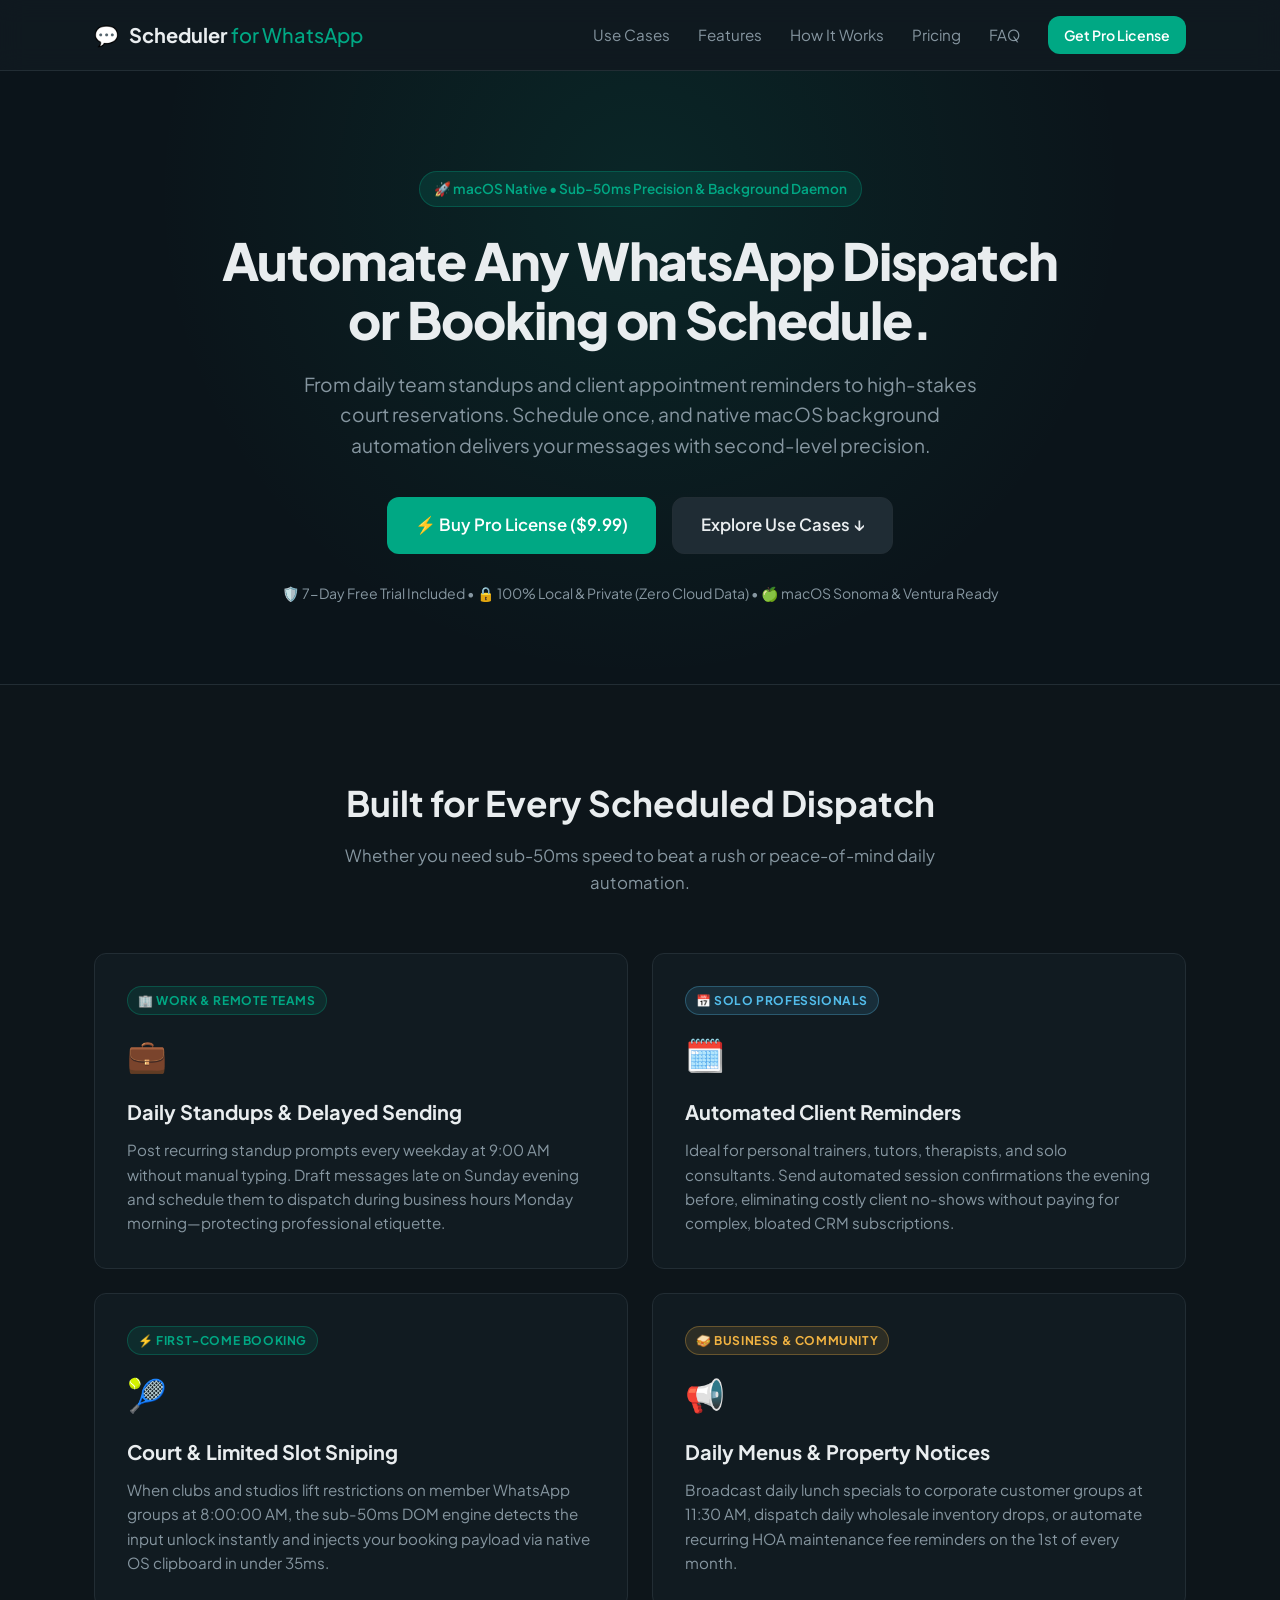
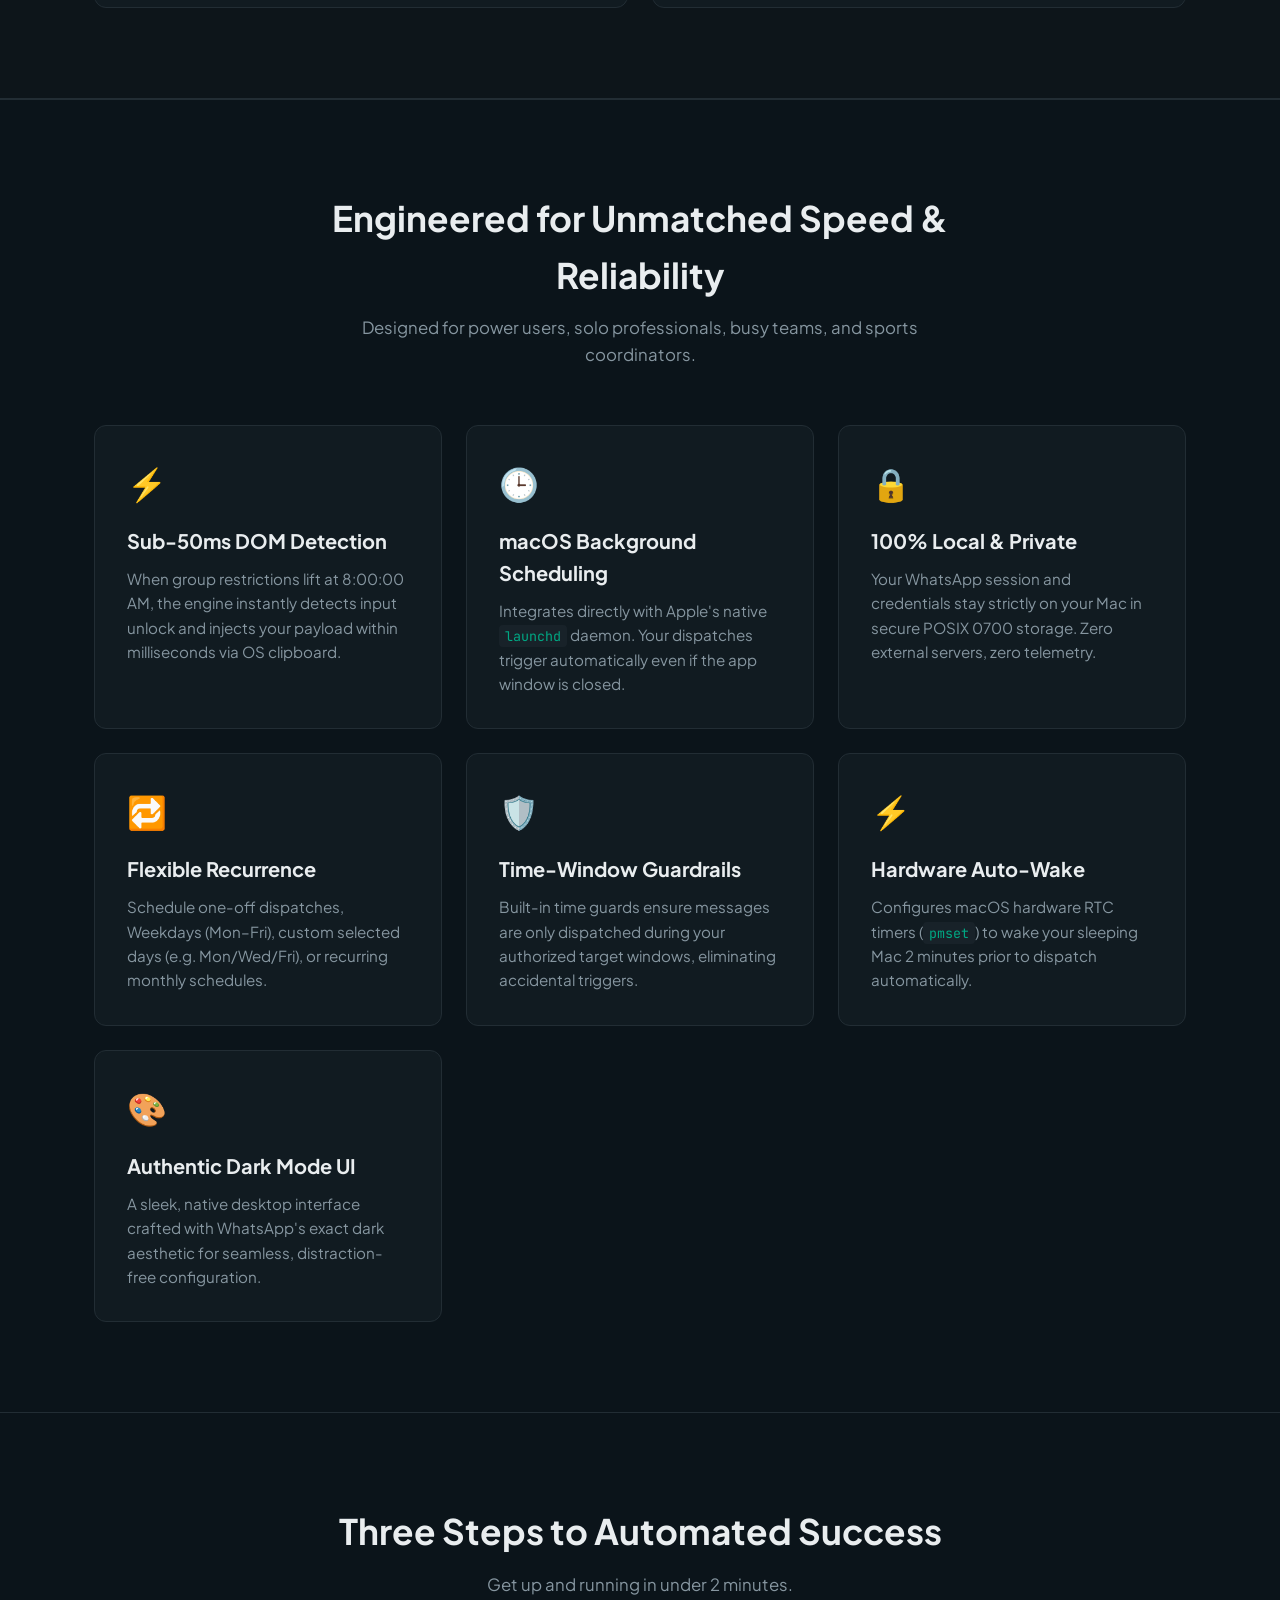
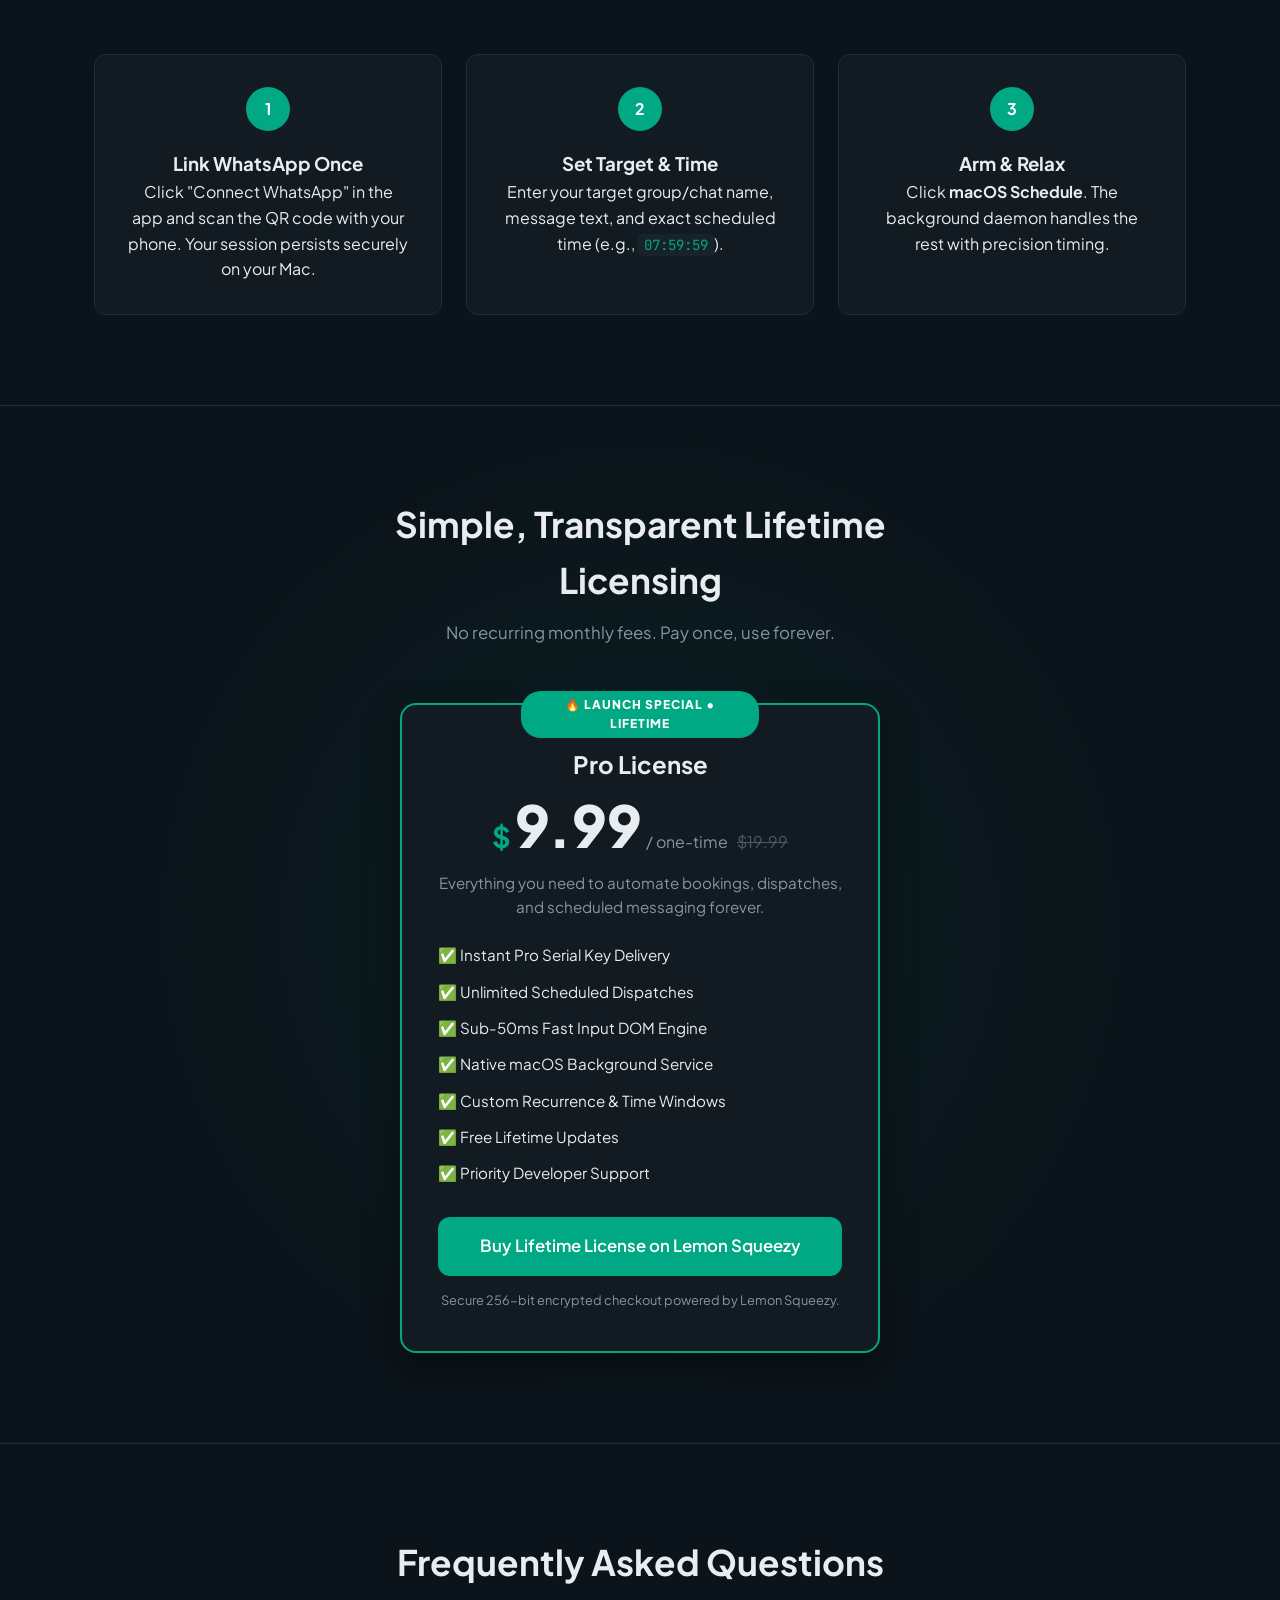
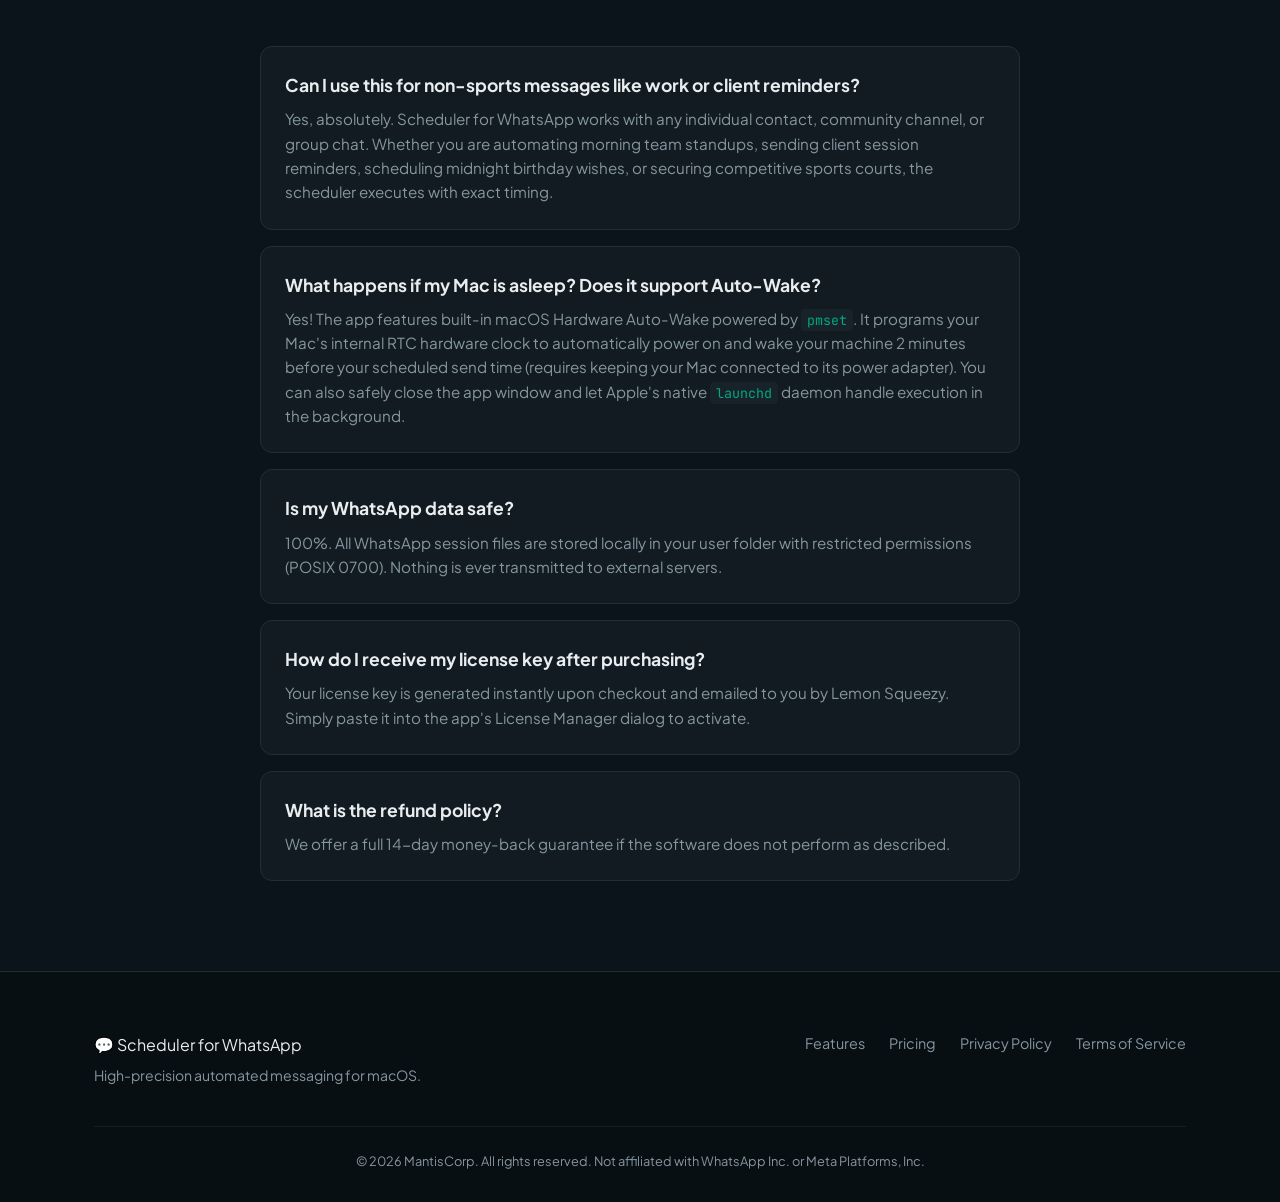
==== docs/index.html @ 09198a92 "Add Hardware Auto-Wake feature card and FAQ to landing page" ====
<!DOCTYPE html>
<html lang="en">
<head>
    <meta charset="UTF-8">
    <meta name="viewport" content="width=device-width, initial-scale=1.0">
    <title>Scheduler for WhatsApp – Automated High-Speed Dispatch for macOS</title>
    <meta name="description" content="Sub-millisecond automated WhatsApp booking and messaging scheduler for macOS. Native launchd background service and instant unlock dispatch.">
    <link rel="preconnect" href="https://fonts.googleapis.com">
    <link rel="preconnect" href="https://fonts.gstatic.com" crossorigin>
    <link href="https://fonts.googleapis.com/css2?family=Plus+Jakarta+Sans:wght@400;500;600;700;800&family=JetBrains+Mono:wght@500;700&display=swap" rel="stylesheet">
    <link rel="stylesheet" href="style.css">
</head>
<body>

    <!-- Navigation -->
    <nav class="navbar">
        <div class="nav-container">
            <div class="logo">
                <span class="logo-icon">💬</span>
                <span class="logo-text">Scheduler <span>for WhatsApp</span></span>
            </div>
            <div class="nav-links">
                <a href="#use-cases">Use Cases</a>
                <a href="#features">Features</a>
                <a href="#how-it-works">How It Works</a>
                <a href="#pricing">Pricing</a>
                <a href="#faq">FAQ</a>
                <a href="#pricing" class="btn btn-primary btn-sm">Get Pro License</a>
            </div>
        </div>
    </nav>

    <!-- Hero Section -->
    <header class="hero">
        <div class="hero-container">
            <div class="badge">🚀 macOS Native • Sub-50ms Precision & Background Daemon</div>
            <h1 class="hero-title">
                Automate Any WhatsApp Dispatch or Booking on Schedule.
            </h1>
            <p class="hero-subtitle">
                From daily team standups and client appointment reminders to high-stakes court reservations. Schedule once, and native macOS background automation delivers your messages with second-level precision.
            </p>
            <div class="hero-cta">
                <!-- Replace with your actual Lemon Squeezy Checkout URL -->
                <a href="#pricing" class="btn btn-primary btn-lg">
                    <span>⚡ Buy Pro License ($9.99)</span>
                </a>
                <a href="#use-cases" class="btn btn-secondary btn-lg">
                    <span>Explore Use Cases ↓</span>
                </a>
            </div>
            <div class="hero-guarantee">
                <span>🛡️ 7-Day Free Trial Included</span> • 
                <span>🔒 100% Local & Private (Zero Cloud Data)</span> • 
                <span>🍏 macOS Sonoma & Ventura Ready</span>
            </div>
        </div>
    </header>

    <!-- Popular Use Cases Section -->
    <section id="use-cases" class="use-cases-section">
        <div class="section-container">
            <div class="section-header">
                <h2>Built for Every Scheduled Dispatch</h2>
                <p>Whether you need sub-50ms speed to beat a rush or peace-of-mind daily automation.</p>
            </div>

            <div class="grid-2">
                <!-- Use Case 1 -->
                <div class="card">
                    <span class="card-tag">🏢 Work & Remote Teams</span>
                    <div class="card-icon">💼</div>
                    <h3>Daily Standups & Delayed Sending</h3>
                    <p>Post recurring standup prompts every weekday at 9:00 AM without manual typing. Draft messages late on Sunday evening and schedule them to dispatch during business hours Monday morning—protecting professional etiquette.</p>
                </div>

                <!-- Use Case 2 -->
                <div class="card">
                    <span class="card-tag cyan">📅 Solo Professionals</span>
                    <div class="card-icon">🗓️</div>
                    <h3>Automated Client Reminders</h3>
                    <p>Ideal for personal trainers, tutors, therapists, and solo consultants. Send automated session confirmations the evening before, eliminating costly client no-shows without paying for complex, bloated CRM subscriptions.</p>
                </div>

                <!-- Use Case 3 -->
                <div class="card">
                    <span class="card-tag">⚡ First-Come Booking</span>
                    <div class="card-icon">🎾</div>
                    <h3>Court & Limited Slot Sniping</h3>
                    <p>When clubs and studios lift restrictions on member WhatsApp groups at 8:00:00 AM, the sub-50ms DOM engine detects the input unlock instantly and injects your booking payload via native OS clipboard in under 35ms.</p>
                </div>

                <!-- Use Case 4 -->
                <div class="card">
                    <span class="card-tag amber">🥪 Business & Community</span>
                    <div class="card-icon">📢</div>
                    <h3>Daily Menus & Property Notices</h3>
                    <p>Broadcast daily lunch specials to corporate customer groups at 11:30 AM, dispatch daily wholesale inventory drops, or automate recurring HOA maintenance fee reminders on the 1st of every month.</p>
                </div>
            </div>
        </div>
    </section>

    <!-- Feature Grid -->
    <section id="features" class="features-section">
        <div class="section-container">
            <div class="section-header">
                <h2>Engineered for Unmatched Speed & Reliability</h2>
                <p>Designed for power users, solo professionals, busy teams, and sports coordinators.</p>
            </div>

            <div class="grid-3">
                <div class="card">
                    <div class="card-icon">⚡</div>
                    <h3>Sub-50ms DOM Detection</h3>
                    <p>When group restrictions lift at 8:00:00 AM, the engine instantly detects input unlock and injects your payload within milliseconds via OS clipboard.</p>
                </div>

                <div class="card">
                    <div class="card-icon">🕒</div>
                    <h3>macOS Background Scheduling</h3>
                    <p>Integrates directly with Apple's native <code>launchd</code> daemon. Your dispatches trigger automatically even if the app window is closed.</p>
                </div>

                <div class="card">
                    <div class="card-icon">🔒</div>
                    <h3>100% Local & Private</h3>
                    <p>Your WhatsApp session and credentials stay strictly on your Mac in secure POSIX 0700 storage. Zero external servers, zero telemetry.</p>
                </div>

                <div class="card">
                    <div class="card-icon">🔁</div>
                    <h3>Flexible Recurrence</h3>
                    <p>Schedule one-off dispatches, Weekdays (Mon–Fri), custom selected days (e.g. Mon/Wed/Fri), or recurring monthly schedules.</p>
                </div>

                <div class="card">
                    <div class="card-icon">🛡️</div>
                    <h3>Time-Window Guardrails</h3>
                    <p>Built-in time guards ensure messages are only dispatched during your authorized target windows, eliminating accidental triggers.</p>
                </div>

                <div class="card">
                    <div class="card-icon">⚡</div>
                    <h3>Hardware Auto-Wake</h3>
                    <p>Configures macOS hardware RTC timers (<code>pmset</code>) to wake your sleeping Mac 2 minutes prior to dispatch automatically.</p>
                </div>

                <div class="card">
                    <div class="card-icon">🎨</div>
                    <h3>Authentic Dark Mode UI</h3>
                    <p>A sleek, native desktop interface crafted with WhatsApp's exact dark aesthetic for seamless, distraction-free configuration.</p>
                </div>
            </div>
        </div>
    </section>

    <!-- How It Works -->
    <section id="how-it-works" class="how-section">
        <div class="section-container">
            <div class="section-header">
                <h2>Three Steps to Automated Success</h2>
                <p>Get up and running in under 2 minutes.</p>
            </div>

            <div class="steps-grid">
                <div class="step-card">
                    <div class="step-number">1</div>
                    <h3>Link WhatsApp Once</h3>
                    <p>Click "Connect WhatsApp" in the app and scan the QR code with your phone. Your session persists securely on your Mac.</p>
                </div>
                <div class="step-card">
                    <div class="step-number">2</div>
                    <h3>Set Target & Time</h3>
                    <p>Enter your target group/chat name, message text, and exact scheduled time (e.g., <code>07:59:59</code>).</p>
                </div>
                <div class="step-card">
                    <div class="step-number">3</div>
                    <h3>Arm & Relax</h3>
                    <p>Click <strong>macOS Schedule</strong>. The background daemon handles the rest with precision timing.</p>
                </div>
            </div>
        </div>
    </section>

    <!-- Pricing Section -->
    <section id="pricing" class="pricing-section">
        <div class="section-container">
            <div class="section-header">
                <h2>Simple, Transparent Lifetime Licensing</h2>
                <p>No recurring monthly fees. Pay once, use forever.</p>
            </div>

            <div class="pricing-card">
                <div class="pricing-badge">🔥 LAUNCH SPECIAL • LIFETIME</div>
                <h3 class="pricing-plan">Pro License</h3>
                <div class="price">
                    <span class="currency">$</span>
                    <span class="amount">9.99</span>
                    <span class="period">/ one-time <span style="text-decoration: line-through; opacity: 0.5; margin-left: 6px;">$19.99</span></span>
                </div>
                <p class="pricing-desc">Everything you need to automate bookings, dispatches, and scheduled messaging forever.</p>

                <ul class="pricing-features">
                    <li>✅ Instant Pro Serial Key Delivery</li>
                    <li>✅ Unlimited Scheduled Dispatches</li>
                    <li>✅ Sub-50ms Fast Input DOM Engine</li>
                    <li>✅ Native macOS Background Service</li>
                    <li>✅ Custom Recurrence & Time Windows</li>
                    <li>✅ Free Lifetime Updates</li>
                    <li>✅ Priority Developer Support</li>
                </ul>

                <!-- LEMON SQUEEZY CHECKOUT BUTTON -->
                <!-- Replace https://yourstore.lemonsqueezy.com/buy/... with your actual product checkout link -->
                <a href="https://lemonsqueezy.com" target="_blank" class="btn btn-primary btn-block">
                    Buy Lifetime License on Lemon Squeezy
                </a>
                <p class="pricing-footer">Secure 256-bit encrypted checkout powered by Lemon Squeezy.</p>
            </div>
        </div>
    </section>

    <!-- FAQ -->
    <section id="faq" class="faq-section">
        <div class="section-container">
            <div class="section-header">
                <h2>Frequently Asked Questions</h2>
            </div>

            <div class="faq-list">
                <div class="faq-item">
                    <h4>Can I use this for non-sports messages like work or client reminders?</h4>
                    <p>Yes, absolutely. Scheduler for WhatsApp works with any individual contact, community channel, or group chat. Whether you are automating morning team standups, sending client session reminders, scheduling midnight birthday wishes, or securing competitive sports courts, the scheduler executes with exact timing.</p>
                </div>
                <div class="faq-item">
                    <h4>What happens if my Mac is asleep? Does it support Auto-Wake?</h4>
                    <p>Yes! The app features built-in macOS Hardware Auto-Wake powered by <code>pmset</code>. It programs your Mac's internal RTC hardware clock to automatically power on and wake your machine 2 minutes before your scheduled send time (requires keeping your Mac connected to its power adapter). You can also safely close the app window and let Apple's native <code>launchd</code> daemon handle execution in the background.</p>
                </div>
                <div class="faq-item">
                    <h4>Is my WhatsApp data safe?</h4>
                    <p>100%. All WhatsApp session files are stored locally in your user folder with restricted permissions (POSIX 0700). Nothing is ever transmitted to external servers.</p>
                </div>
                <div class="faq-item">
                    <h4>How do I receive my license key after purchasing?</h4>
                    <p>Your license key is generated instantly upon checkout and emailed to you by Lemon Squeezy. Simply paste it into the app's License Manager dialog to activate.</p>
                </div>
                <div class="faq-item">
                    <h4>What is the refund policy?</h4>
                    <p>We offer a full 14-day money-back guarantee if the software does not perform as described.</p>
                </div>
            </div>
        </div>
    </section>

    <!-- Footer -->
    <footer class="footer">
        <div class="footer-container">
            <div class="footer-top">
                <div class="footer-brand">
                    <span class="logo-icon">💬</span>
                    <span class="logo-text">Scheduler for WhatsApp</span>
                    <p>High-precision automated messaging for macOS.</p>
                </div>
                <div class="footer-links">
                    <a href="#features">Features</a>
                    <a href="#pricing">Pricing</a>
                    <a href="privacy.html">Privacy Policy</a>
                    <a href="terms.html">Terms of Service</a>
                </div>
            </div>
            <div class="footer-bottom">
                <p>© 2026 MantisCorp. All rights reserved. Not affiliated with WhatsApp Inc. or Meta Platforms, Inc.</p>
            </div>
        </div>
    </footer>

</body>
</html>
---- docs/style.css ----
:root {
    --bg-main: #0b141a;
    --bg-surface: #111b21;
    --bg-card: #1f2c34;
    --bg-card-hover: #263843;
    --primary: #00a884;
    --primary-hover: #02906f;
    --text-primary: #e9edef;
    --text-secondary: #8696a0;
    --border: #222d34;
    --accent: #25d366;
    --radius: 12px;
}

* {
    margin: 0;
    padding: 0;
    box-sizing: border-box;
}

body {
    background-color: var(--bg-main);
    color: var(--text-primary);
    font-family: 'Plus Jakarta Sans', -apple-system, BlinkMacSystemFont, sans-serif;
    line-height: 1.6;
    -webkit-font-smoothing: antialiased;
}

a {
    color: inherit;
    text-decoration: none;
}

.section-container, .nav-container, .hero-container, .footer-container {
    max-width: 1140px;
    margin: 0 auto;
    padding: 0 24px;
}

/* Navbar */
.navbar {
    background: rgba(17, 27, 33, 0.85);
    backdrop-filter: blur(12px);
    border-bottom: 1px solid var(--border);
    position: sticky;
    top: 0;
    z-index: 100;
}

.nav-container {
    display: flex;
    justify-content: space-between;
    align-items: center;
    height: 70px;
}

.logo {
    display: flex;
    align-items: center;
    gap: 10px;
    font-size: 1.25rem;
    font-weight: 700;
}

.logo-text span {
    color: var(--primary);
    font-weight: 500;
}

.nav-links {
    display: flex;
    align-items: center;
    gap: 28px;
    font-size: 0.95rem;
    color: var(--text-secondary);
}

.nav-links a:hover {
    color: var(--text-primary);
}

/* Buttons */
.btn {
    display: inline-flex;
    align-items: center;
    justify-content: center;
    font-weight: 600;
    border-radius: var(--radius);
    transition: all 0.2s ease;
    cursor: pointer;
}

.btn-sm {
    padding: 8px 16px;
    font-size: 0.88rem;
}

.btn-lg {
    padding: 14px 28px;
    font-size: 1.05rem;
}

.btn-block {
    width: 100%;
    padding: 16px;
    font-size: 1.05rem;
}

.btn-primary {
    background: var(--primary);
    color: #ffffff;
    border: none;
}

.btn-primary:hover {
    background: var(--primary-hover);
    transform: translateY(-1px);
    box-shadow: 0 4px 16px rgba(0, 168, 132, 0.3);
}

.btn-secondary {
    background: var(--bg-card);
    color: var(--text-primary);
    border: 1px solid var(--border);
}

.btn-secondary:hover {
    background: var(--bg-card-hover);
}

/* Hero */
.hero {
    padding: 100px 0 80px;
    text-align: center;
    background: radial-gradient(circle at 50% 20%, rgba(0, 168, 132, 0.12) 0%, transparent 60%);
}

.badge {
    display: inline-block;
    padding: 6px 14px;
    background: rgba(0, 168, 132, 0.15);
    color: var(--primary);
    border: 1px solid rgba(0, 168, 132, 0.3);
    border-radius: 50px;
    font-size: 0.85rem;
    font-weight: 600;
    margin-bottom: 24px;
}

.hero-title {
    font-size: 3.2rem;
    font-weight: 800;
    line-height: 1.15;
    margin-bottom: 20px;
    max-width: 850px;
    margin-left: auto;
    margin-right: auto;
    letter-spacing: -0.02em;
}

.hero-subtitle {
    font-size: 1.2rem;
    color: var(--text-secondary);
    max-width: 680px;
    margin: 0 auto 36px;
}

.hero-cta {
    display: flex;
    gap: 16px;
    justify-content: center;
    margin-bottom: 28px;
}

.hero-guarantee {
    font-size: 0.88rem;
    color: var(--text-secondary);
}

/* Sections */
section {
    padding: 90px 0;
    border-top: 1px solid var(--border);
}

.section-header {
    text-align: center;
    max-width: 650px;
    margin: 0 auto 56px;
}

.section-header h2 {
    font-size: 2.2rem;
    font-weight: 700;
    margin-bottom: 12px;
}

.section-header p {
    color: var(--text-secondary);
    font-size: 1.05rem;
}

/* Grids */
.grid-3 {
    display: grid;
    grid-template-columns: repeat(auto-fit, minmax(320px, 1fr));
    gap: 24px;
}

.grid-2 {
    display: grid;
    grid-template-columns: repeat(auto-fit, minmax(420px, 1fr));
    gap: 24px;
}

.use-cases-section {
    padding: 90px 0;
    background: #0d151a;
    border-bottom: 1px solid var(--border);
}

.card-tag {
    display: inline-block;
    padding: 4px 10px;
    font-size: 0.75rem;
    font-weight: 700;
    text-transform: uppercase;
    letter-spacing: 0.05em;
    border-radius: 20px;
    background: rgba(0, 168, 132, 0.12);
    color: var(--primary);
    border: 1px solid rgba(0, 168, 132, 0.3);
    margin-bottom: 14px;
}

.card-tag.cyan {
    background: rgba(83, 189, 235, 0.12);
    color: #53bdeb;
    border-color: rgba(83, 189, 235, 0.3);
}

.card-tag.amber {
    background: rgba(241, 179, 66, 0.12);
    color: #f1b342;
    border-color: rgba(241, 179, 66, 0.3);
}

.card {
    background: var(--bg-surface);
    border: 1px solid var(--border);
    border-radius: var(--radius);
    padding: 32px;
    transition: all 0.2s ease;
}

.card:hover {
    border-color: rgba(0, 168, 132, 0.4);
    transform: translateY(-2px);
}

.card-icon {
    font-size: 2rem;
    margin-bottom: 16px;
}

.card h3 {
    font-size: 1.25rem;
    margin-bottom: 10px;
}

.card p {
    color: var(--text-secondary);
    font-size: 0.95rem;
}

code {
    font-family: 'JetBrains Mono', monospace;
    background: #182229;
    padding: 2px 6px;
    border-radius: 4px;
    color: var(--primary);
    font-size: 0.88em;
}

/* Steps */
.steps-grid {
    display: grid;
    grid-template-columns: repeat(3, 1fr);
    gap: 24px;
}

.step-card {
    background: var(--bg-surface);
    border: 1px solid var(--border);
    border-radius: var(--radius);
    padding: 32px;
    text-align: center;
}

.step-number {
    width: 44px;
    height: 44px;
    line-height: 44px;
    border-radius: 50%;
    background: var(--primary);
    color: white;
    font-weight: 700;
    margin: 0 auto 18px;
}

/* Pricing */
.pricing-section {
    background: radial-gradient(circle at 50% 50%, rgba(0, 168, 132, 0.08) 0%, transparent 60%);
}

.pricing-card {
    max-width: 480px;
    margin: 0 auto;
    background: var(--bg-surface);
    border: 2px solid var(--primary);
    border-radius: 16px;
    padding: 40px 36px;
    text-align: center;
    position: relative;
    box-shadow: 0 12px 36px rgba(0, 0, 0, 0.4);
}

.pricing-badge {
    position: absolute;
    top: -14px;
    left: 50%;
    transform: translateX(-50%);
    background: var(--primary);
    color: white;
    font-size: 0.75rem;
    font-weight: 800;
    letter-spacing: 0.08em;
    padding: 4px 14px;
    border-radius: 20px;
}

.pricing-plan {
    font-size: 1.5rem;
    font-weight: 700;
    margin-bottom: 12px;
}

.price {
    display: flex;
    justify-content: center;
    align-items: baseline;
    gap: 4px;
    margin-bottom: 12px;
}

.price .currency {
    font-size: 1.8rem;
    font-weight: 700;
    color: var(--primary);
}

.price .amount {
    font-size: 3.6rem;
    font-weight: 800;
    line-height: 1;
}

.price .period {
    color: var(--text-secondary);
    font-size: 1rem;
}

.pricing-desc {
    color: var(--text-secondary);
    font-size: 0.95rem;
    margin-bottom: 24px;
}

.pricing-features {
    list-style: none;
    text-align: left;
    margin-bottom: 32px;
    display: flex;
    flex-direction: column;
    gap: 12px;
    font-size: 0.95rem;
}

.pricing-footer {
    font-size: 0.8rem;
    color: var(--text-secondary);
    margin-top: 14px;
}

/* FAQ */
.faq-list {
    max-width: 760px;
    margin: 0 auto;
    display: flex;
    flex-direction: column;
    gap: 16px;
}

.faq-item {
    background: var(--bg-surface);
    border: 1px solid var(--border);
    border-radius: var(--radius);
    padding: 24px;
}

.faq-item h4 {
    font-size: 1.1rem;
    margin-bottom: 8px;
}

.faq-item p {
    color: var(--text-secondary);
    font-size: 0.95rem;
}

/* Footer */
.footer {
    background: #080f13;
    padding: 60px 0 30px;
    border-top: 1px solid var(--border);
}

.footer-top {
    display: flex;
    justify-content: space-between;
    align-items: flex-start;
    margin-bottom: 40px;
}

.footer-brand p {
    color: var(--text-secondary);
    font-size: 0.88rem;
    margin-top: 6px;
}

.footer-links {
    display: flex;
    gap: 24px;
    font-size: 0.9rem;
    color: var(--text-secondary);
}

.footer-links a:hover {
    color: var(--text-primary);
}

.footer-bottom {
    border-top: 1px solid rgba(255, 255, 255, 0.06);
    padding-top: 24px;
    text-align: center;
    font-size: 0.8rem;
    color: var(--text-secondary);
}

@media (max-width: 768px) {
    .hero-title { font-size: 2.2rem; }
    .hero-cta { flex-direction: column; }
    .steps-grid { grid-template-columns: 1fr; }
    .footer-top { flex-direction: column; gap: 24px; }
}
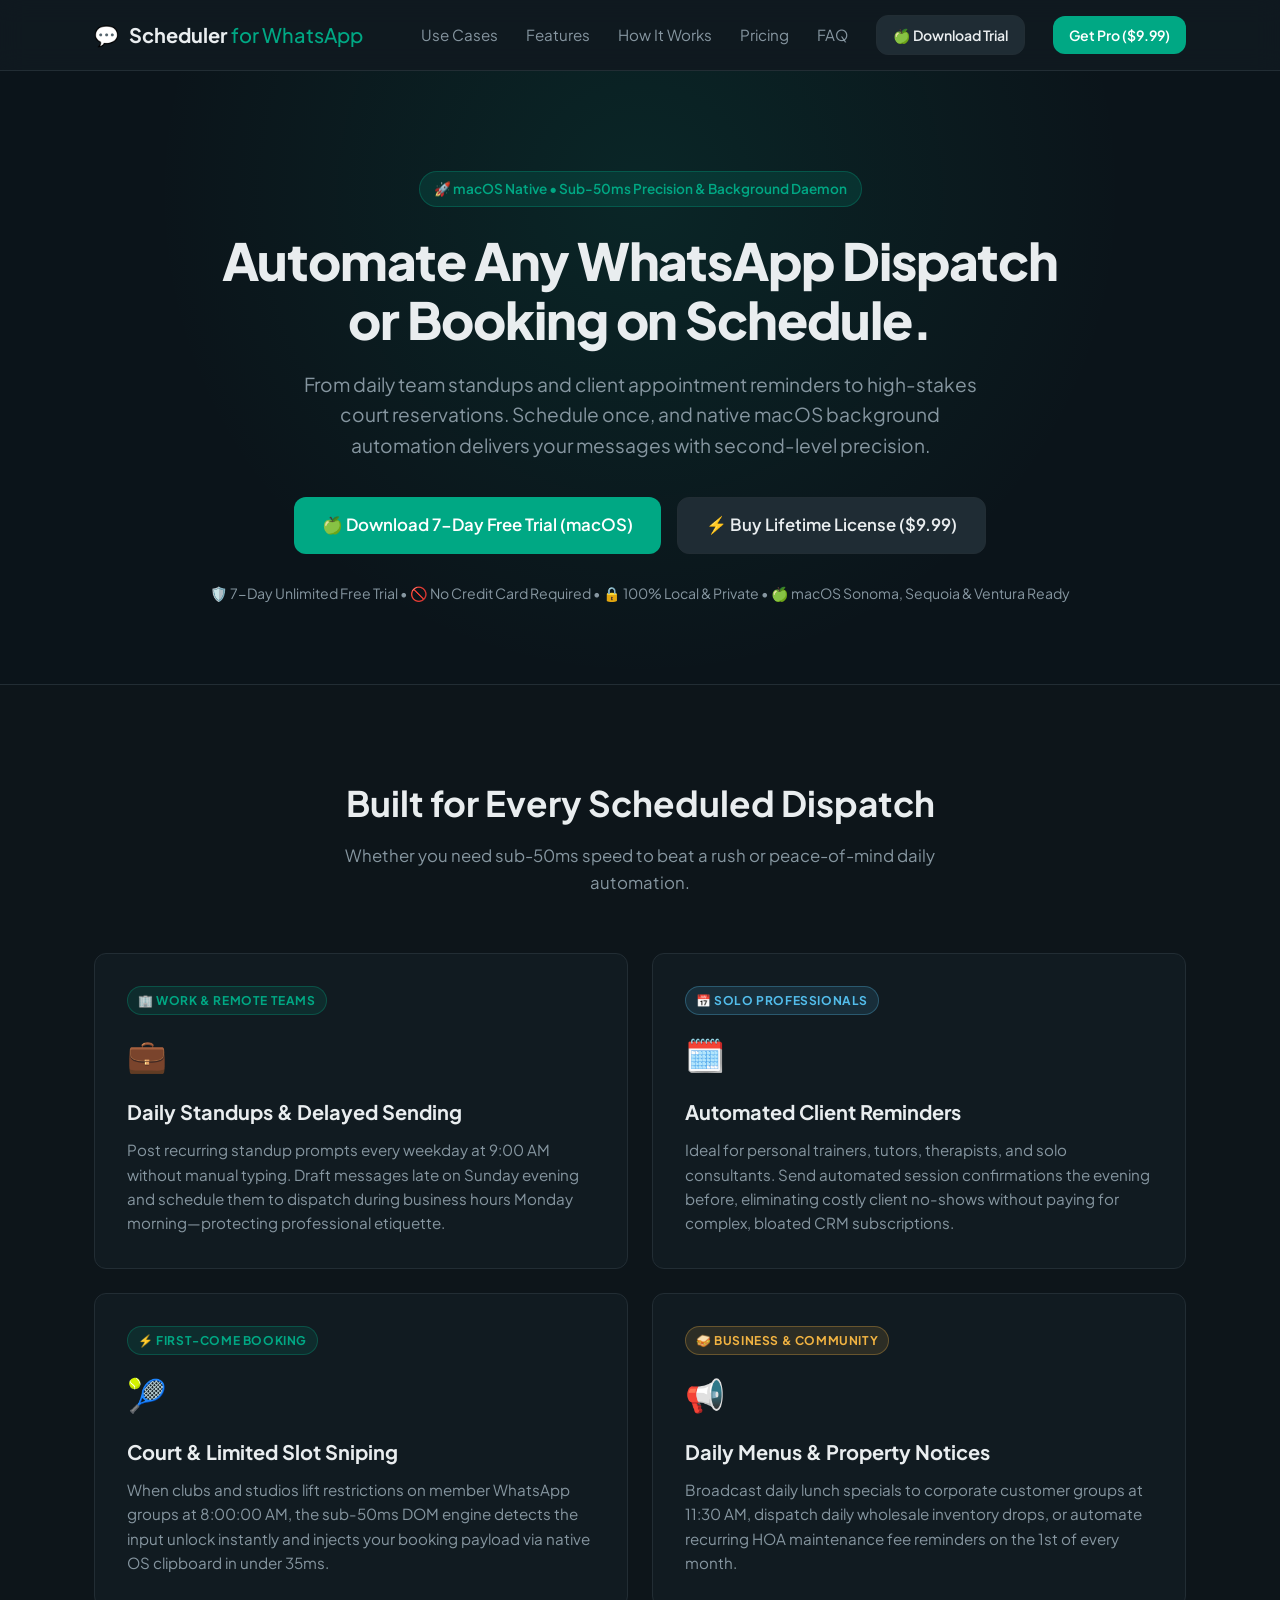
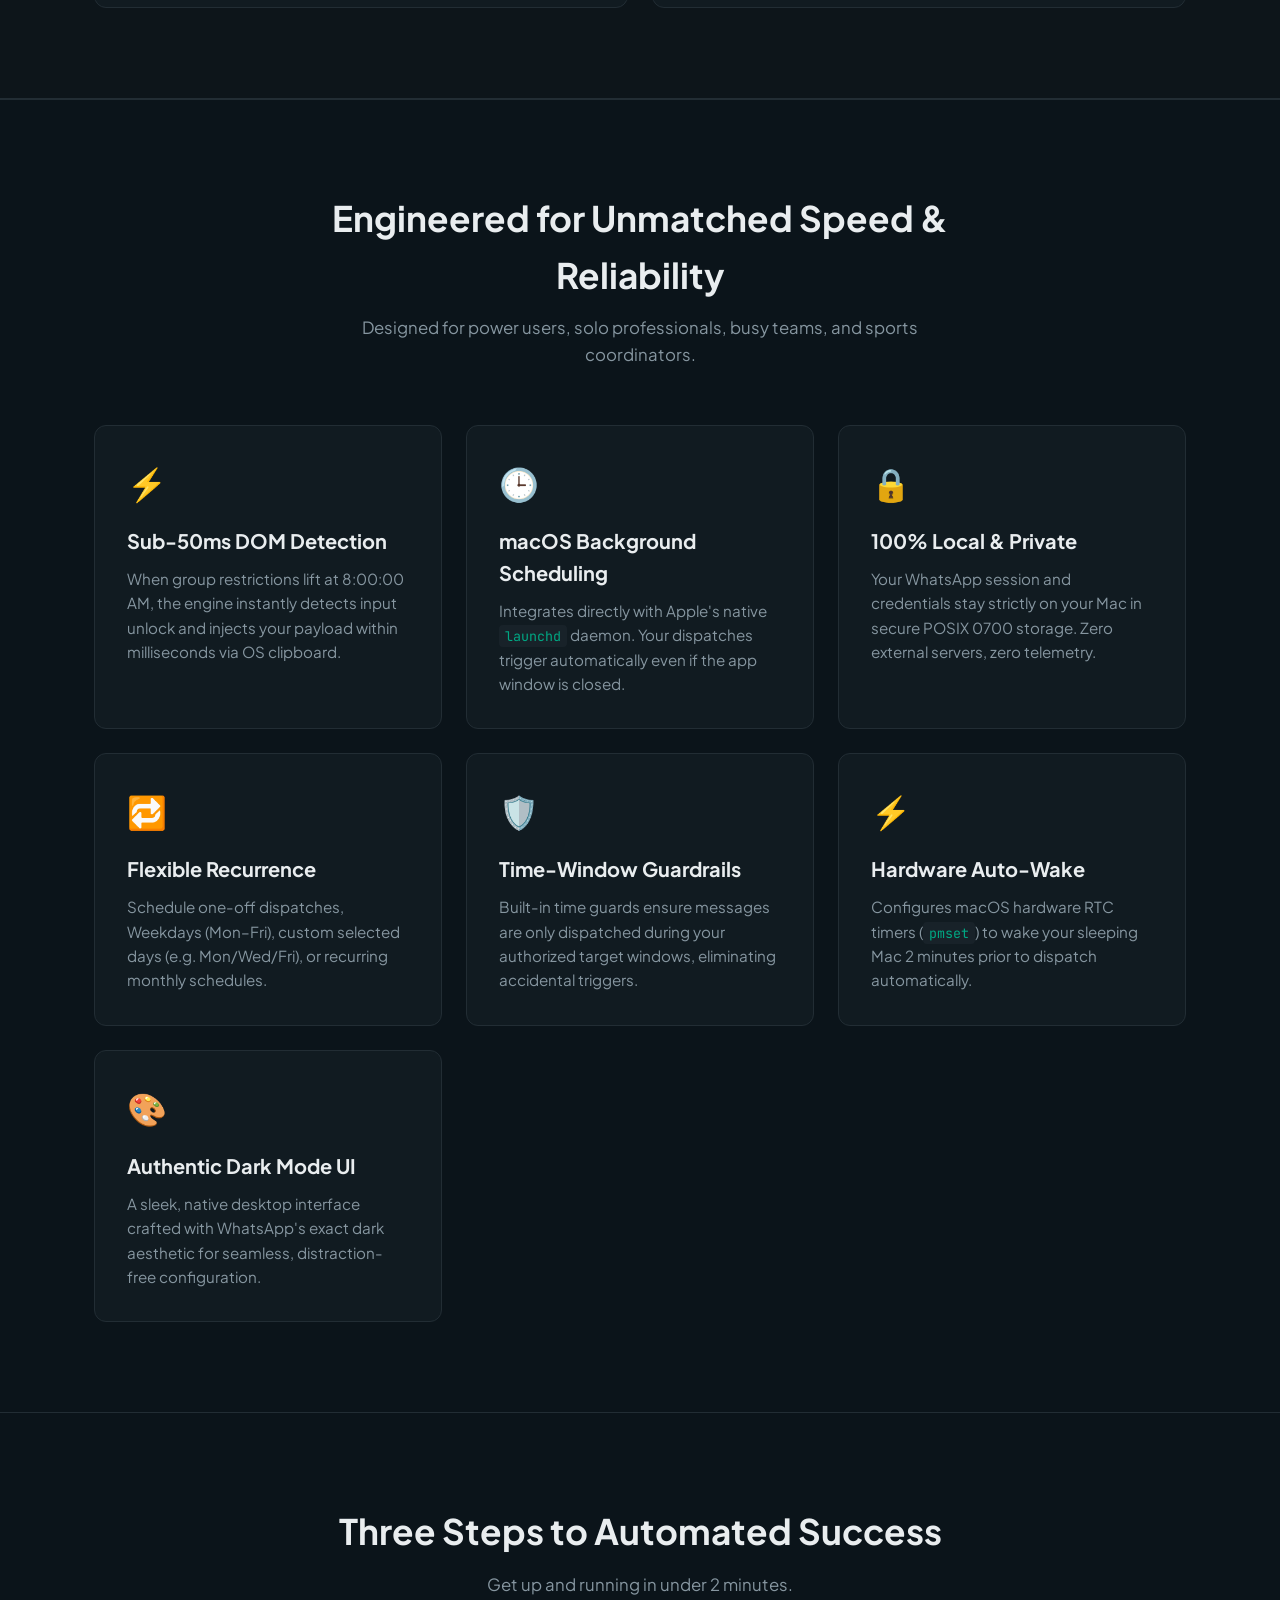
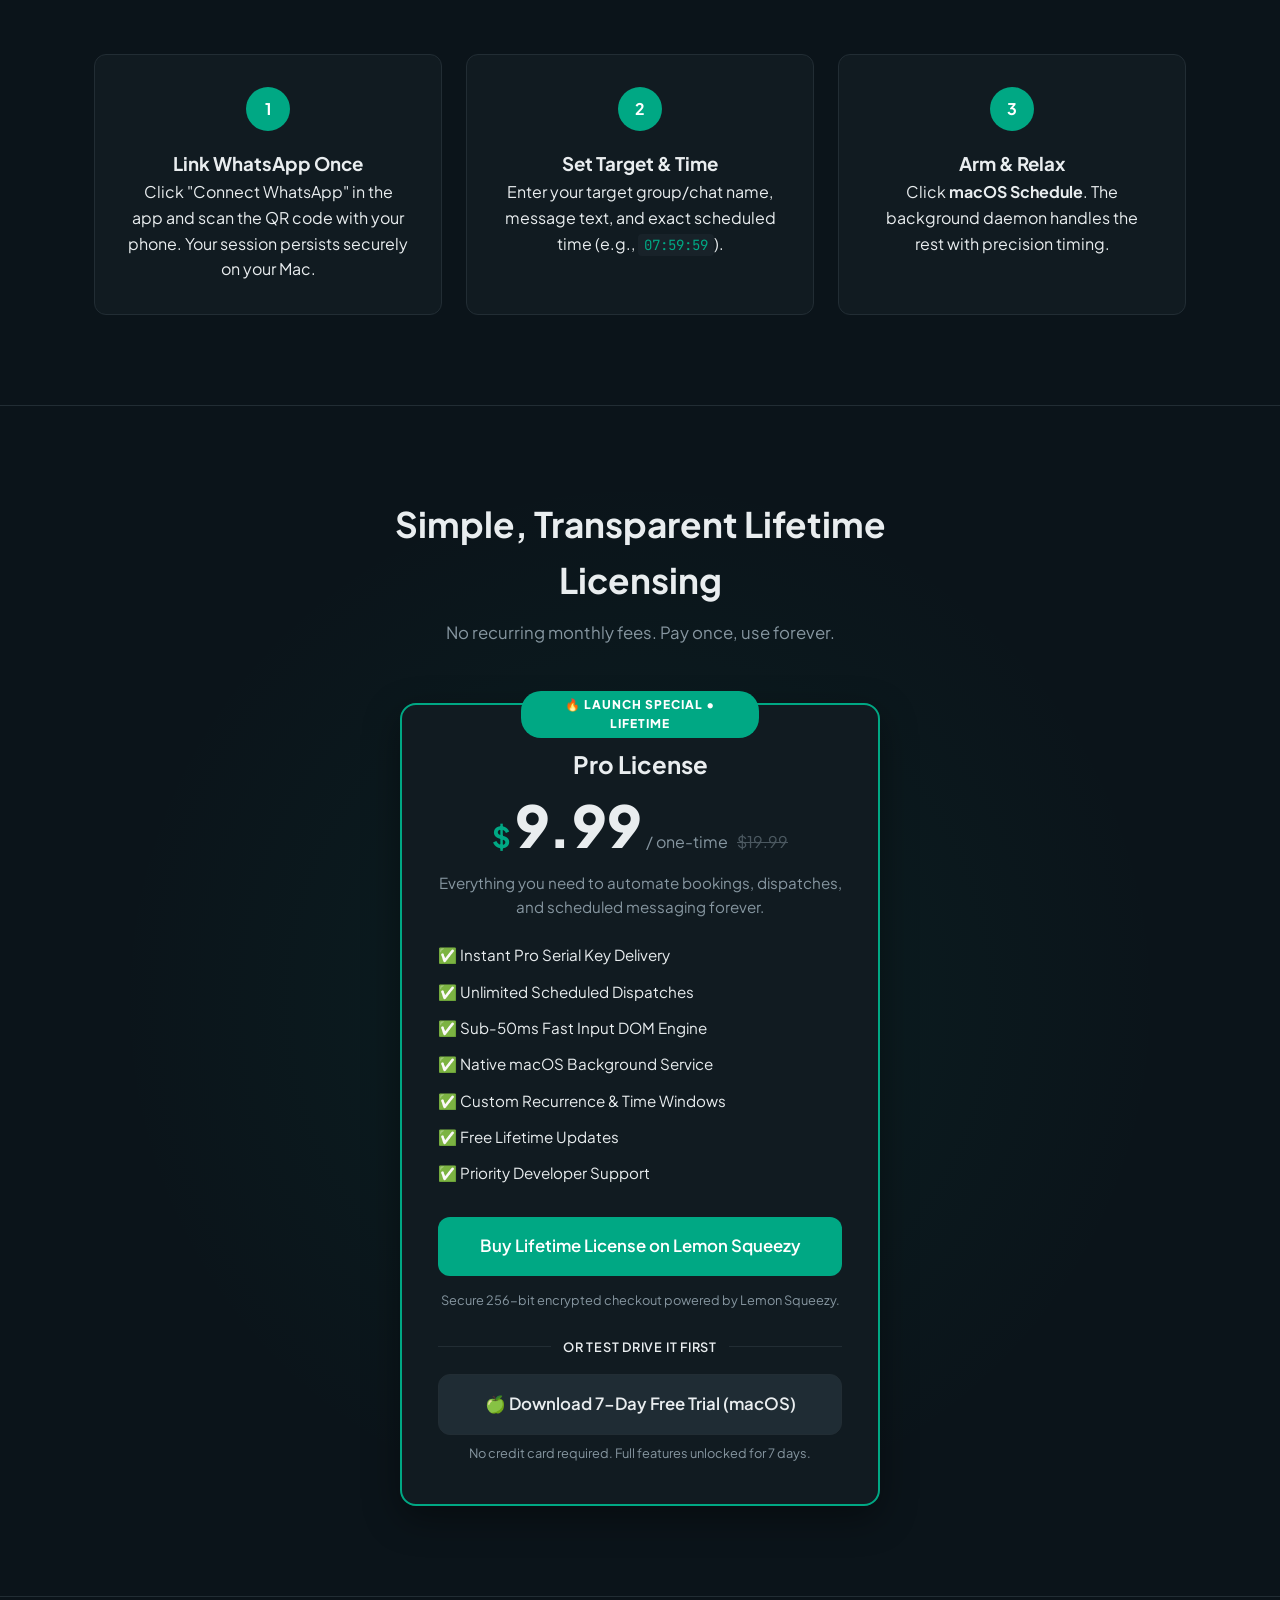
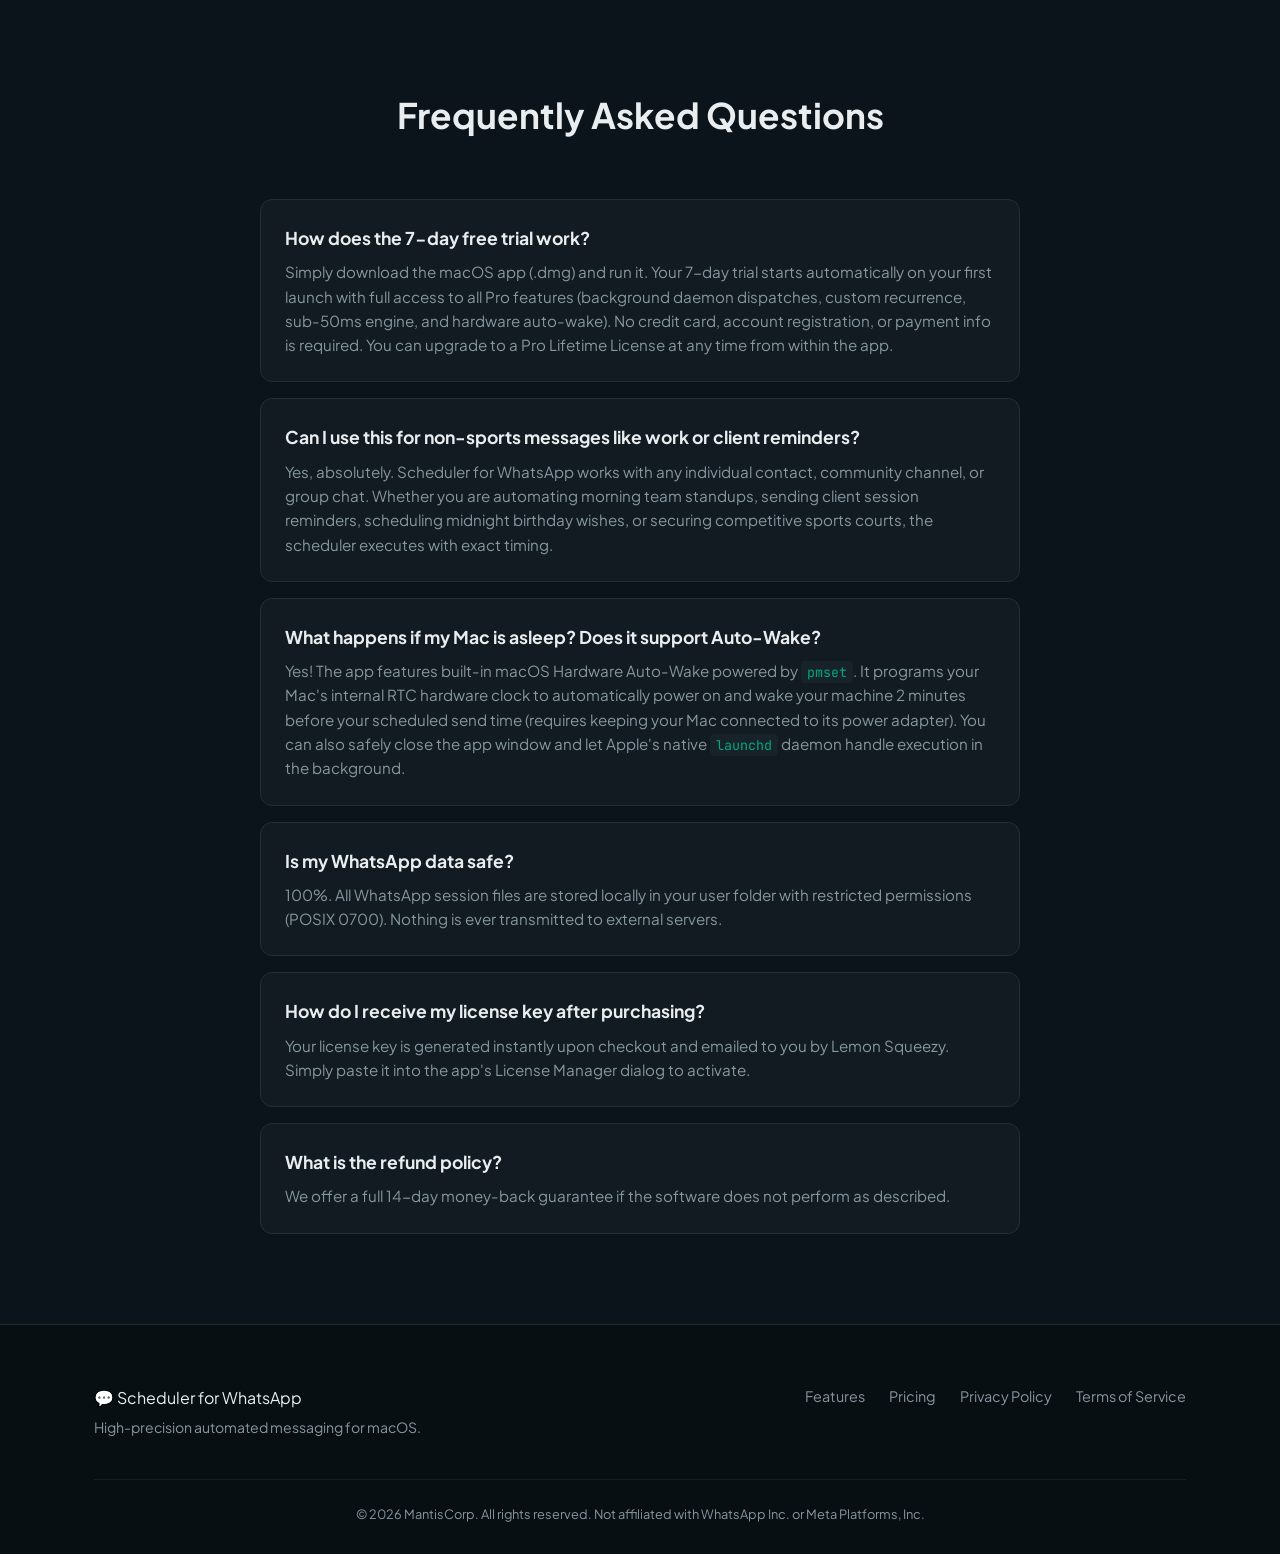
==== commit 4a8c35a7: "Add prominent Download 7-Day Free Trial buttons and FAQ" ====
--- a/docs/index.html
+++ b/docs/index.html
@@ -25,7 +25,8 @@
                 <a href="#how-it-works">How It Works</a>
                 <a href="#pricing">Pricing</a>
                 <a href="#faq">FAQ</a>
-                <a href="#pricing" class="btn btn-primary btn-sm">Get Pro License</a>
+                <a href="https://github.com/rockdrigoma/scheduler-for-whatsapp/releases/latest/download/Scheduler-for-WhatsApp.dmg" class="btn btn-secondary btn-sm">🍏 Download Trial</a>
+                <a href="#pricing" class="btn btn-primary btn-sm">Get Pro ($9.99)</a>
             </div>
         </div>
     </nav>
@@ -41,18 +42,18 @@
                 From daily team standups and client appointment reminders to high-stakes court reservations. Schedule once, and native macOS background automation delivers your messages with second-level precision.
             </p>
             <div class="hero-cta">
-                <!-- Replace with your actual Lemon Squeezy Checkout URL -->
-                <a href="#pricing" class="btn btn-primary btn-lg">
-                    <span>⚡ Buy Pro License ($9.99)</span>
-                </a>
-                <a href="#use-cases" class="btn btn-secondary btn-lg">
-                    <span>Explore Use Cases ↓</span>
+                <a href="https://github.com/rockdrigoma/scheduler-for-whatsapp/releases/latest/download/Scheduler-for-WhatsApp.dmg" class="btn btn-primary btn-lg">
+                    <span>🍏 Download 7-Day Free Trial (macOS)</span>
+                </a>
+                <a href="#pricing" class="btn btn-secondary btn-lg">
+                    <span>⚡ Buy Lifetime License ($9.99)</span>
                 </a>
             </div>
             <div class="hero-guarantee">
-                <span>🛡️ 7-Day Free Trial Included</span> • 
-                <span>🔒 100% Local & Private (Zero Cloud Data)</span> • 
-                <span>🍏 macOS Sonoma & Ventura Ready</span>
+                <span>🛡️ 7-Day Unlimited Free Trial</span> • 
+                <span>🚫 No Credit Card Required</span> • 
+                <span>🔒 100% Local & Private</span> • 
+                <span>🍏 macOS Sonoma, Sequoia & Ventura Ready</span>
             </div>
         </div>
     </header>
@@ -217,6 +218,15 @@
                     Buy Lifetime License on Lemon Squeezy
                 </a>
                 <p class="pricing-footer">Secure 256-bit encrypted checkout powered by Lemon Squeezy.</p>
+
+                <div class="trial-divider">
+                    <span>or test drive it first</span>
+                </div>
+
+                <a href="https://github.com/rockdrigoma/scheduler-for-whatsapp/releases/latest/download/Scheduler-for-WhatsApp.dmg" class="btn btn-secondary btn-block">
+                    🍏 Download 7-Day Free Trial (macOS)
+                </a>
+                <p class="pricing-footer" style="margin-top: 8px;">No credit card required. Full features unlocked for 7 days.</p>
             </div>
         </div>
     </section>
@@ -229,6 +239,10 @@
             </div>
 
             <div class="faq-list">
+                <div class="faq-item">
+                    <h4>How does the 7-day free trial work?</h4>
+                    <p>Simply download the macOS app (.dmg) and run it. Your 7-day trial starts automatically on your first launch with full access to all Pro features (background daemon dispatches, custom recurrence, sub-50ms engine, and hardware auto-wake). No credit card, account registration, or payment info is required. You can upgrade to a Pro Lifetime License at any time from within the app.</p>
+                </div>
                 <div class="faq-item">
                     <h4>Can I use this for non-sports messages like work or client reminders?</h4>
                     <p>Yes, absolutely. Scheduler for WhatsApp works with any individual contact, community channel, or group chat. Whether you are automating morning team standups, sending client session reminders, scheduling midnight birthday wishes, or securing competitive sports courts, the scheduler executes with exact timing.</p>
--- a/docs/style.css
+++ b/docs/style.css
@@ -392,6 +392,33 @@
     margin-top: 14px;
 }
 
+.trial-divider {
+    position: relative;
+    text-align: center;
+    margin: 22px 0 16px;
+}
+
+.trial-divider::before {
+    content: '';
+    position: absolute;
+    top: 50%;
+    left: 0;
+    right: 0;
+    height: 1px;
+    background: var(--border);
+}
+
+.trial-divider span {
+    position: relative;
+    background: var(--bg-surface);
+    padding: 0 12px;
+    color: var(--text-muted);
+    font-size: 0.8rem;
+    text-transform: uppercase;
+    letter-spacing: 0.06em;
+    font-weight: 600;
+}
+
 /* FAQ */
 .faq-list {
     max-width: 760px;
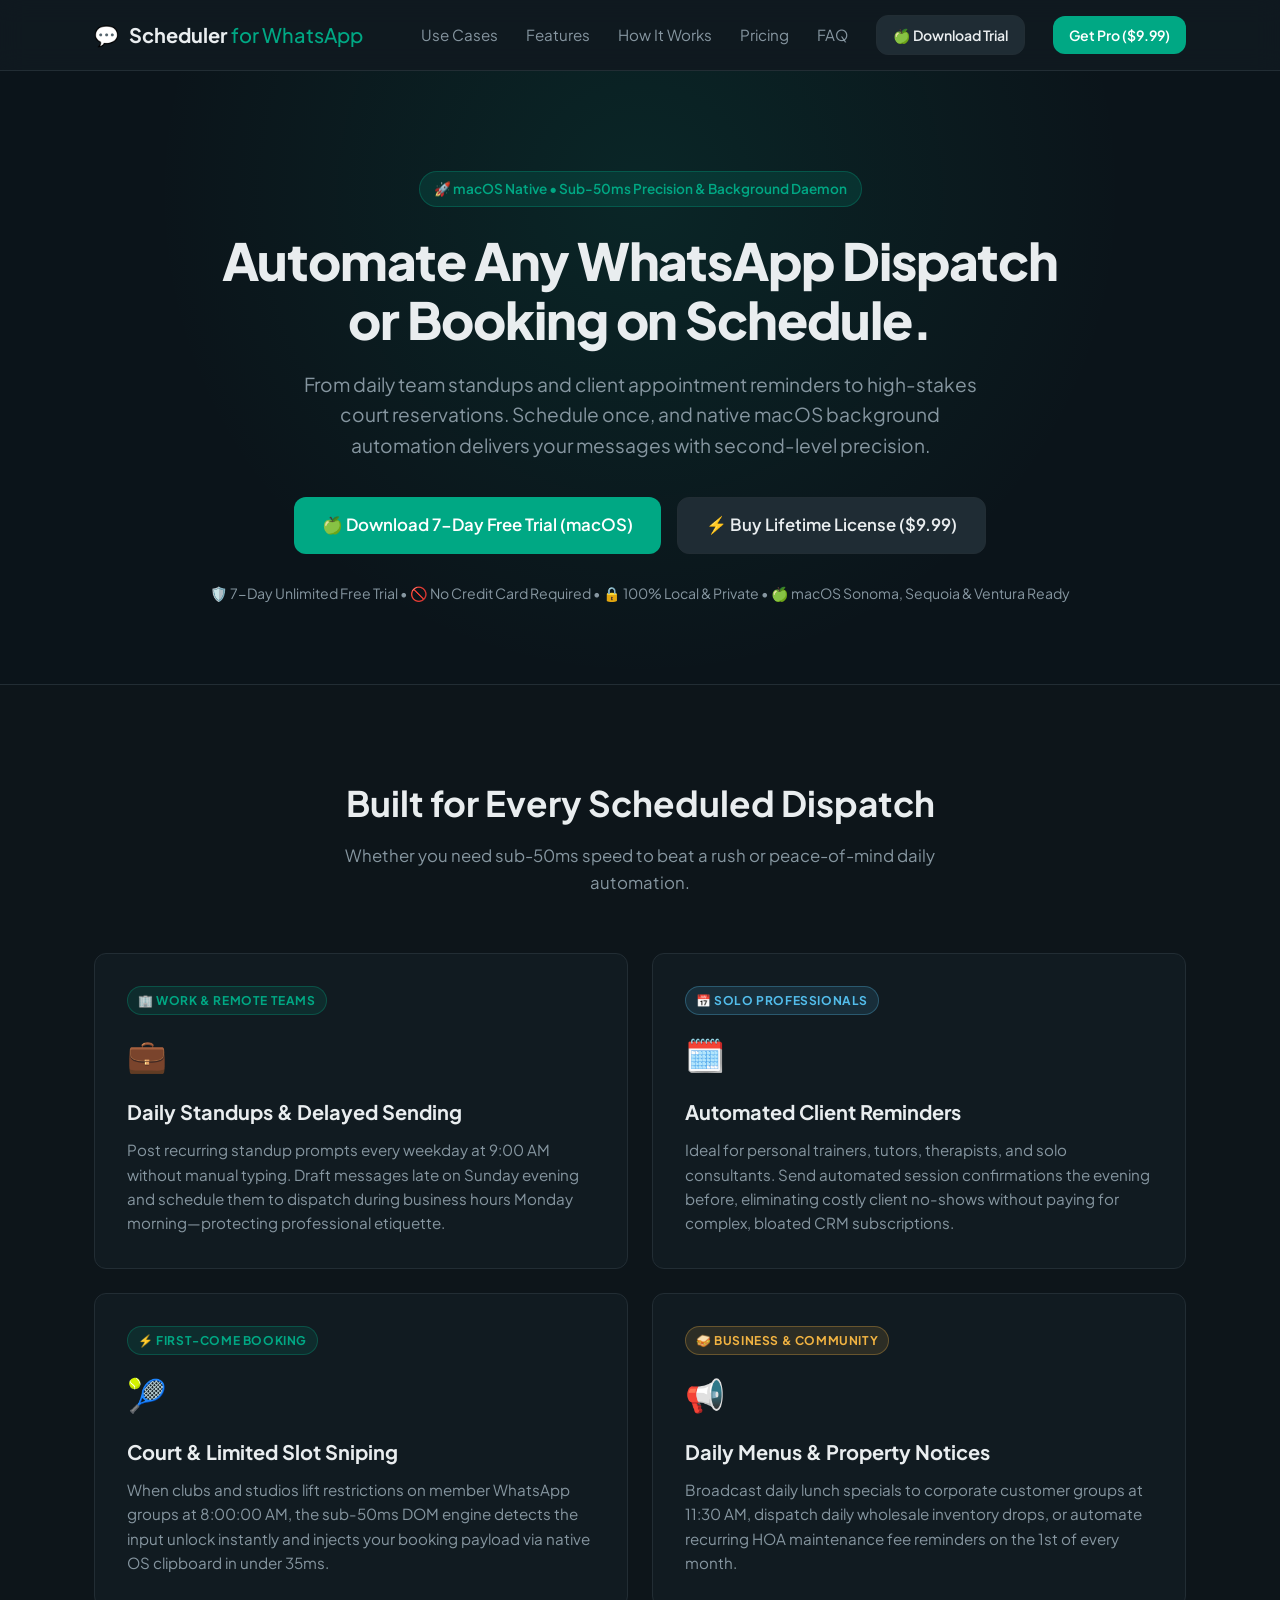
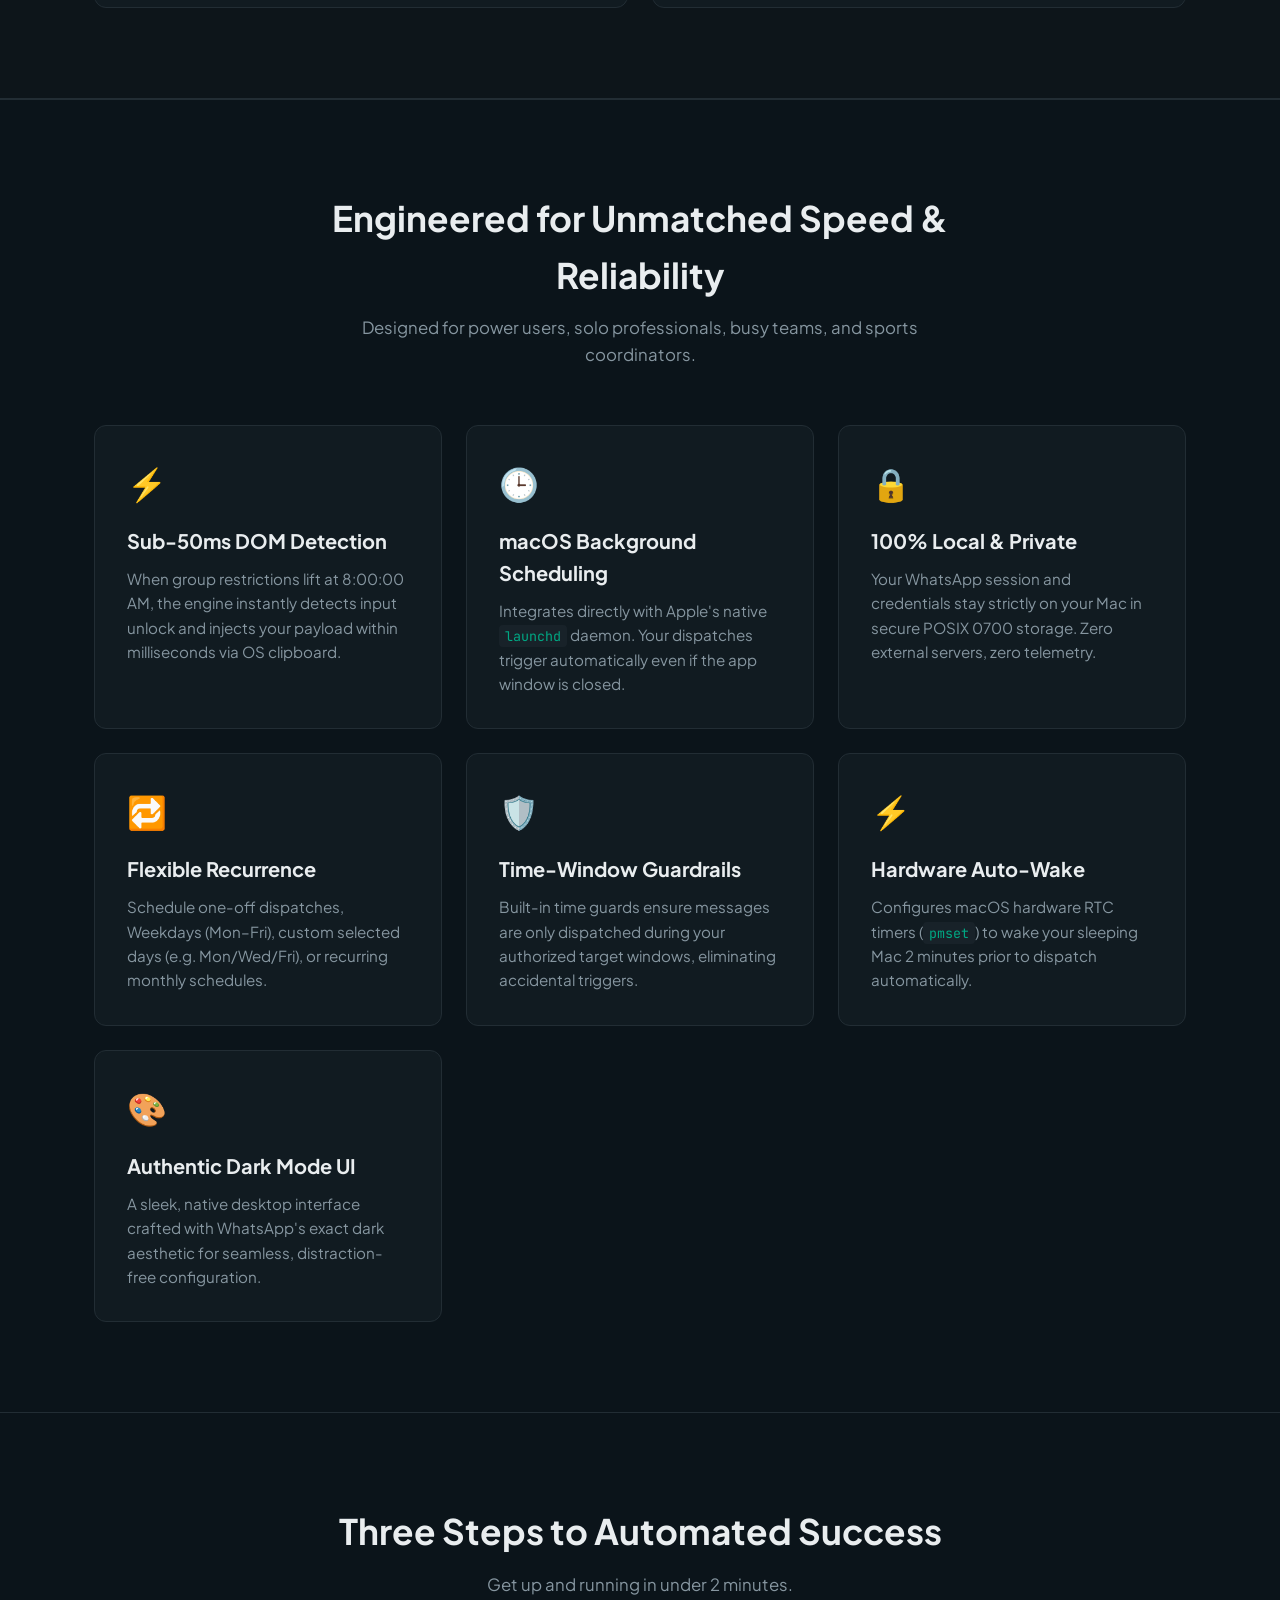
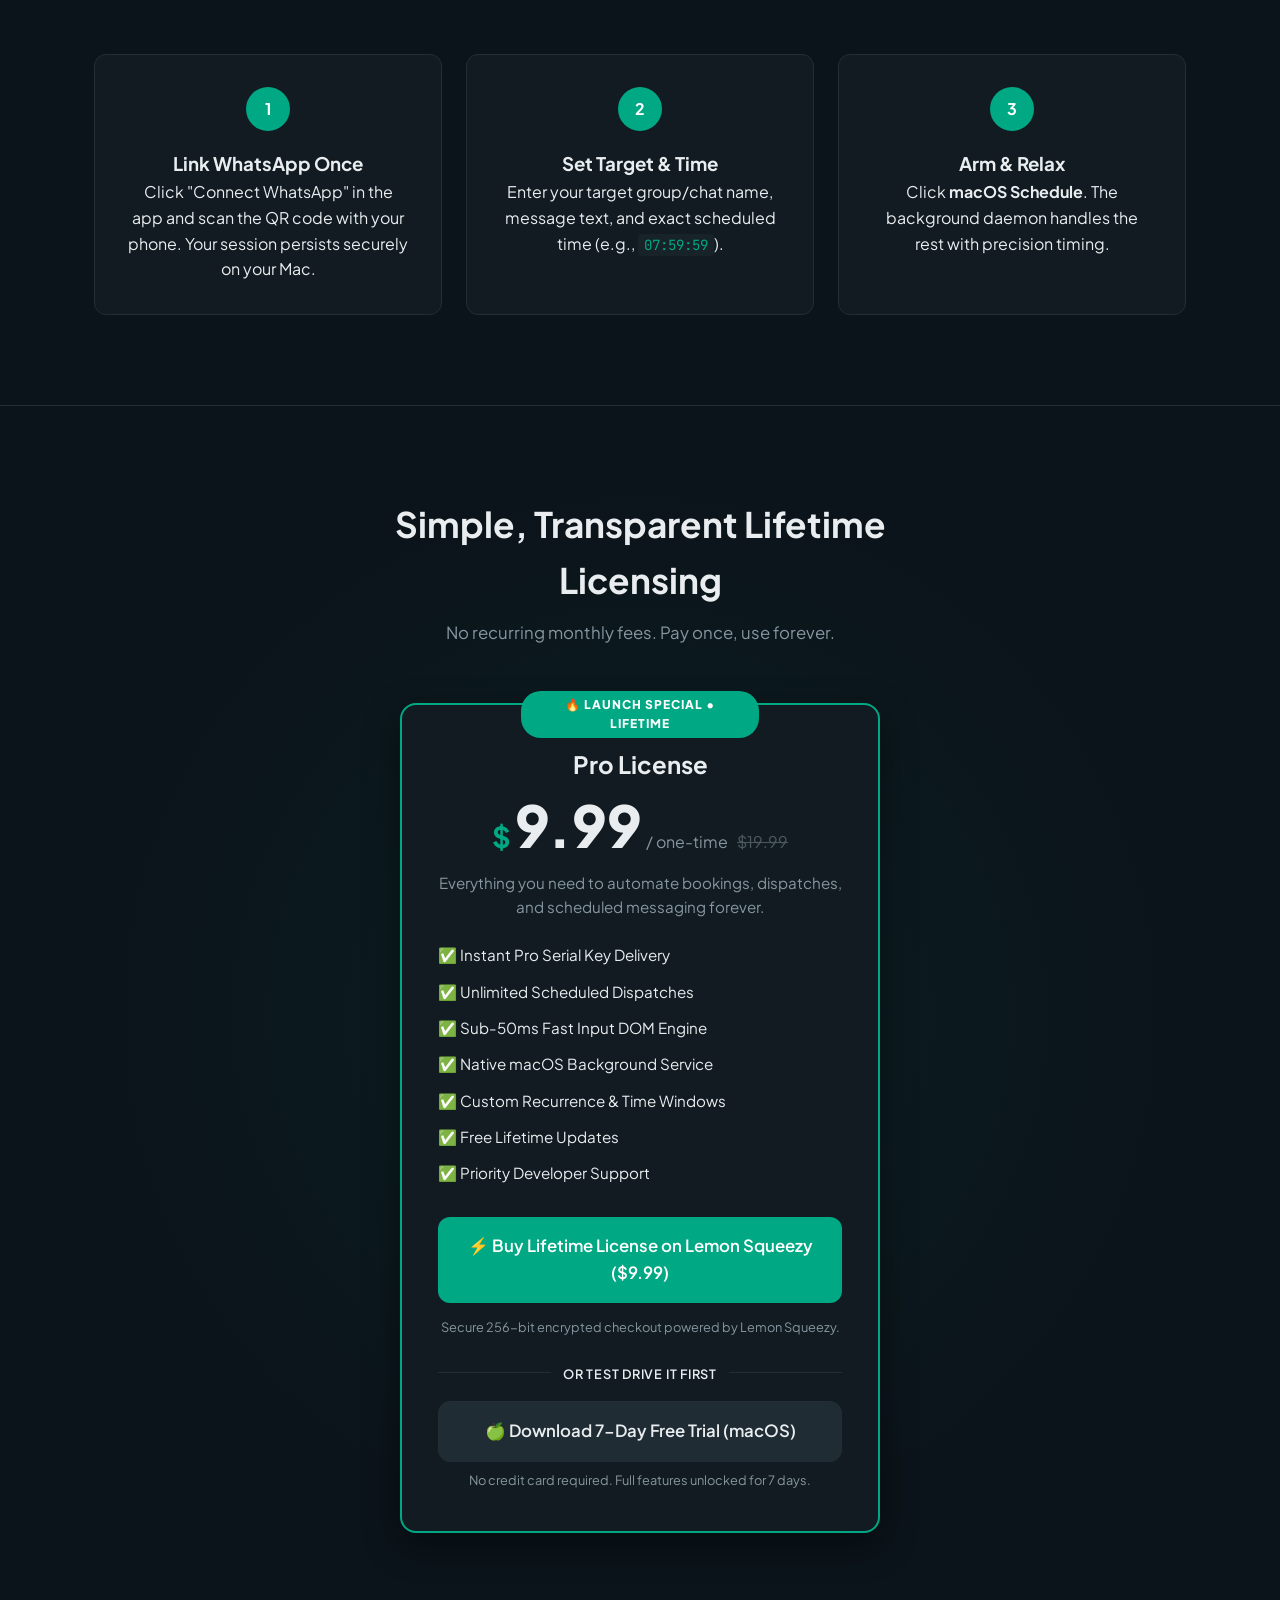
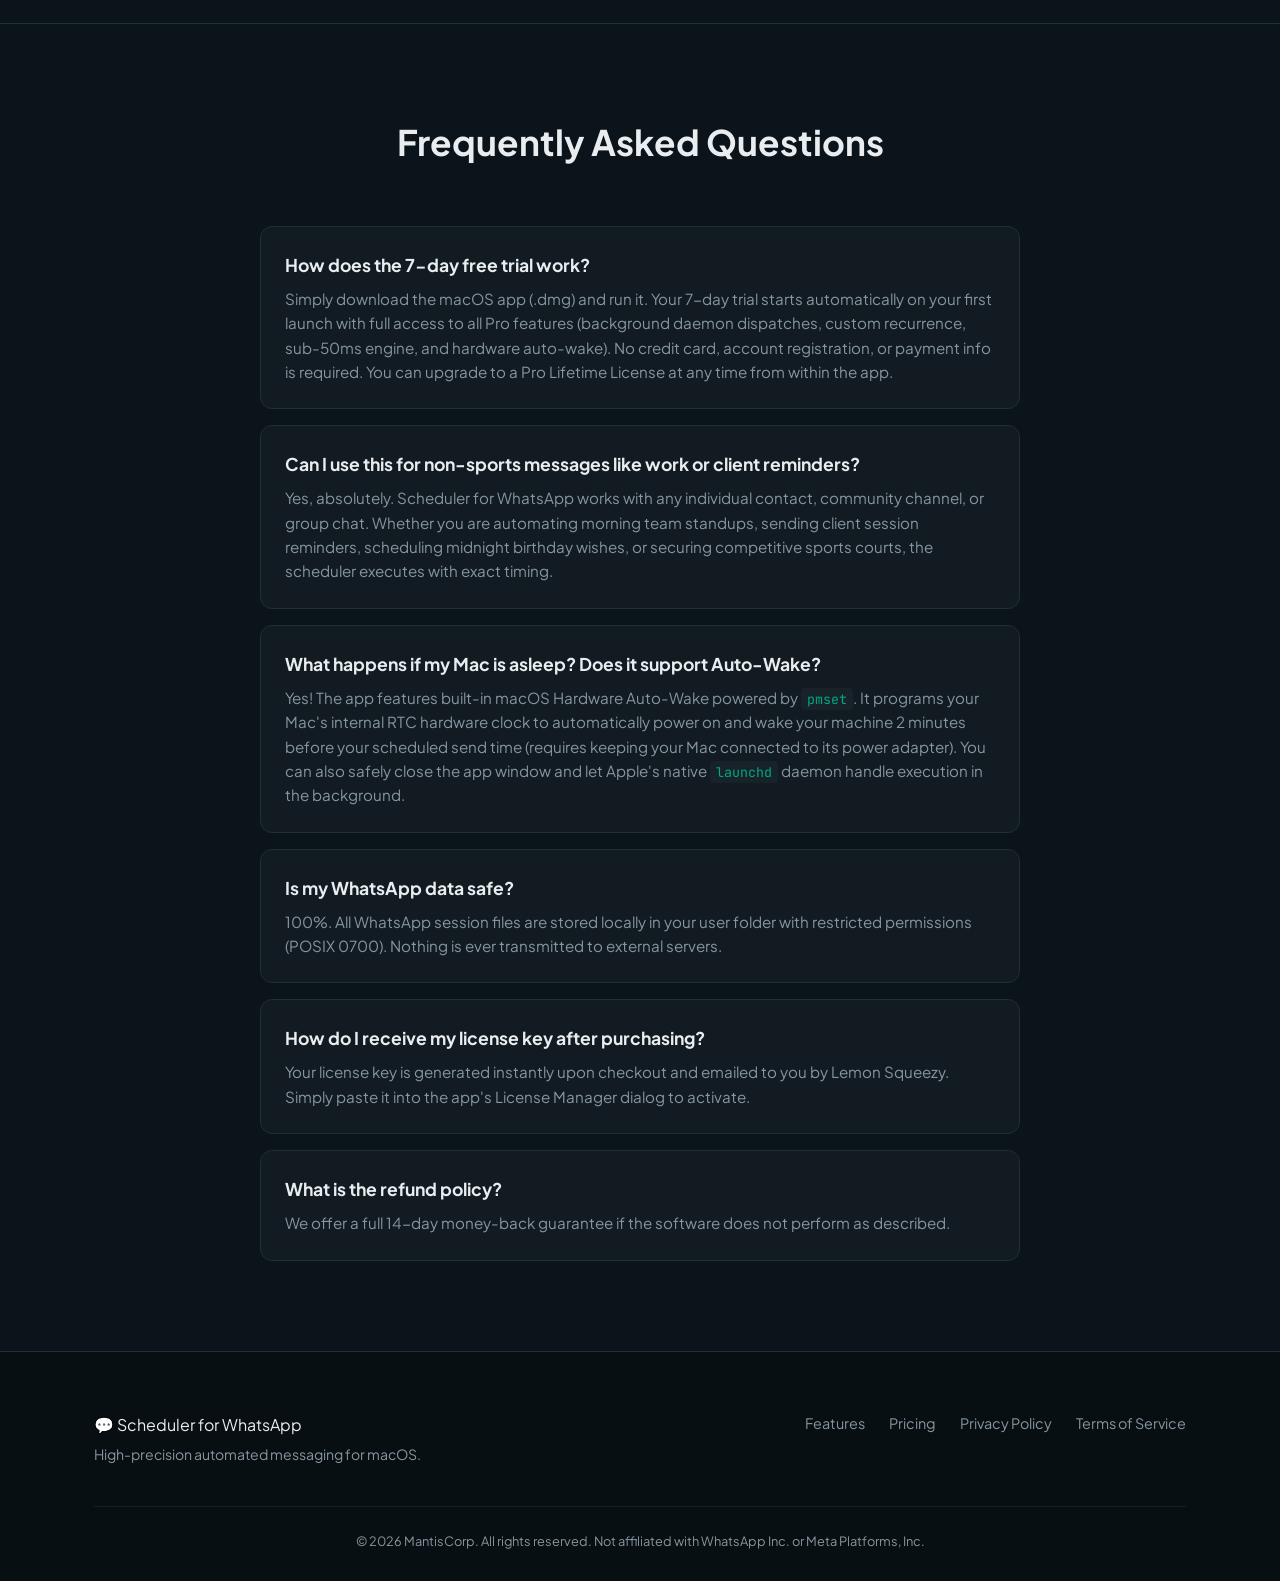
==== commit 0e924b9d: "Connect live Lemon Squeezy checkout link to pricing buy buttons" ====
--- a/docs/index.html
+++ b/docs/index.html
@@ -25,7 +25,7 @@
                 <a href="#how-it-works">How It Works</a>
                 <a href="#pricing">Pricing</a>
                 <a href="#faq">FAQ</a>
-                <a href="https://github.com/rockdrigoma/scheduler-for-whatsapp/releases/latest/download/Scheduler-for-WhatsApp.dmg" class="btn btn-secondary btn-sm">🍏 Download Trial</a>
+                <a href="https://github.com/rockdrigoma/rockdrigoma.github.io/releases/latest/download/Scheduler-for-WhatsApp.dmg" class="btn btn-secondary btn-sm">🍏 Download Trial</a>
                 <a href="#pricing" class="btn btn-primary btn-sm">Get Pro ($9.99)</a>
             </div>
         </div>
@@ -42,7 +42,7 @@
                 From daily team standups and client appointment reminders to high-stakes court reservations. Schedule once, and native macOS background automation delivers your messages with second-level precision.
             </p>
             <div class="hero-cta">
-                <a href="https://github.com/rockdrigoma/scheduler-for-whatsapp/releases/latest/download/Scheduler-for-WhatsApp.dmg" class="btn btn-primary btn-lg">
+                <a href="https://github.com/rockdrigoma/rockdrigoma.github.io/releases/latest/download/Scheduler-for-WhatsApp.dmg" class="btn btn-primary btn-lg">
                     <span>🍏 Download 7-Day Free Trial (macOS)</span>
                 </a>
                 <a href="#pricing" class="btn btn-secondary btn-lg">
@@ -214,8 +214,8 @@
 
                 <!-- LEMON SQUEEZY CHECKOUT BUTTON -->
                 <!-- Replace https://yourstore.lemonsqueezy.com/buy/... with your actual product checkout link -->
-                <a href="https://lemonsqueezy.com" target="_blank" class="btn btn-primary btn-block">
-                    Buy Lifetime License on Lemon Squeezy
+                <a href="https://mantiscorp.lemonsqueezy.com/checkout/buy/bb9ad68c-0ddb-458c-b31e-7e1500f4c187" target="_blank" class="btn btn-primary btn-block">
+                    ⚡ Buy Lifetime License on Lemon Squeezy ($9.99)
                 </a>
                 <p class="pricing-footer">Secure 256-bit encrypted checkout powered by Lemon Squeezy.</p>
 
@@ -223,7 +223,7 @@
                     <span>or test drive it first</span>
                 </div>
 
-                <a href="https://github.com/rockdrigoma/scheduler-for-whatsapp/releases/latest/download/Scheduler-for-WhatsApp.dmg" class="btn btn-secondary btn-block">
+                <a href="https://github.com/rockdrigoma/rockdrigoma.github.io/releases/latest/download/Scheduler-for-WhatsApp.dmg" class="btn btn-secondary btn-block">
                     🍏 Download 7-Day Free Trial (macOS)
                 </a>
                 <p class="pricing-footer" style="margin-top: 8px;">No credit card required. Full features unlocked for 7 days.</p>
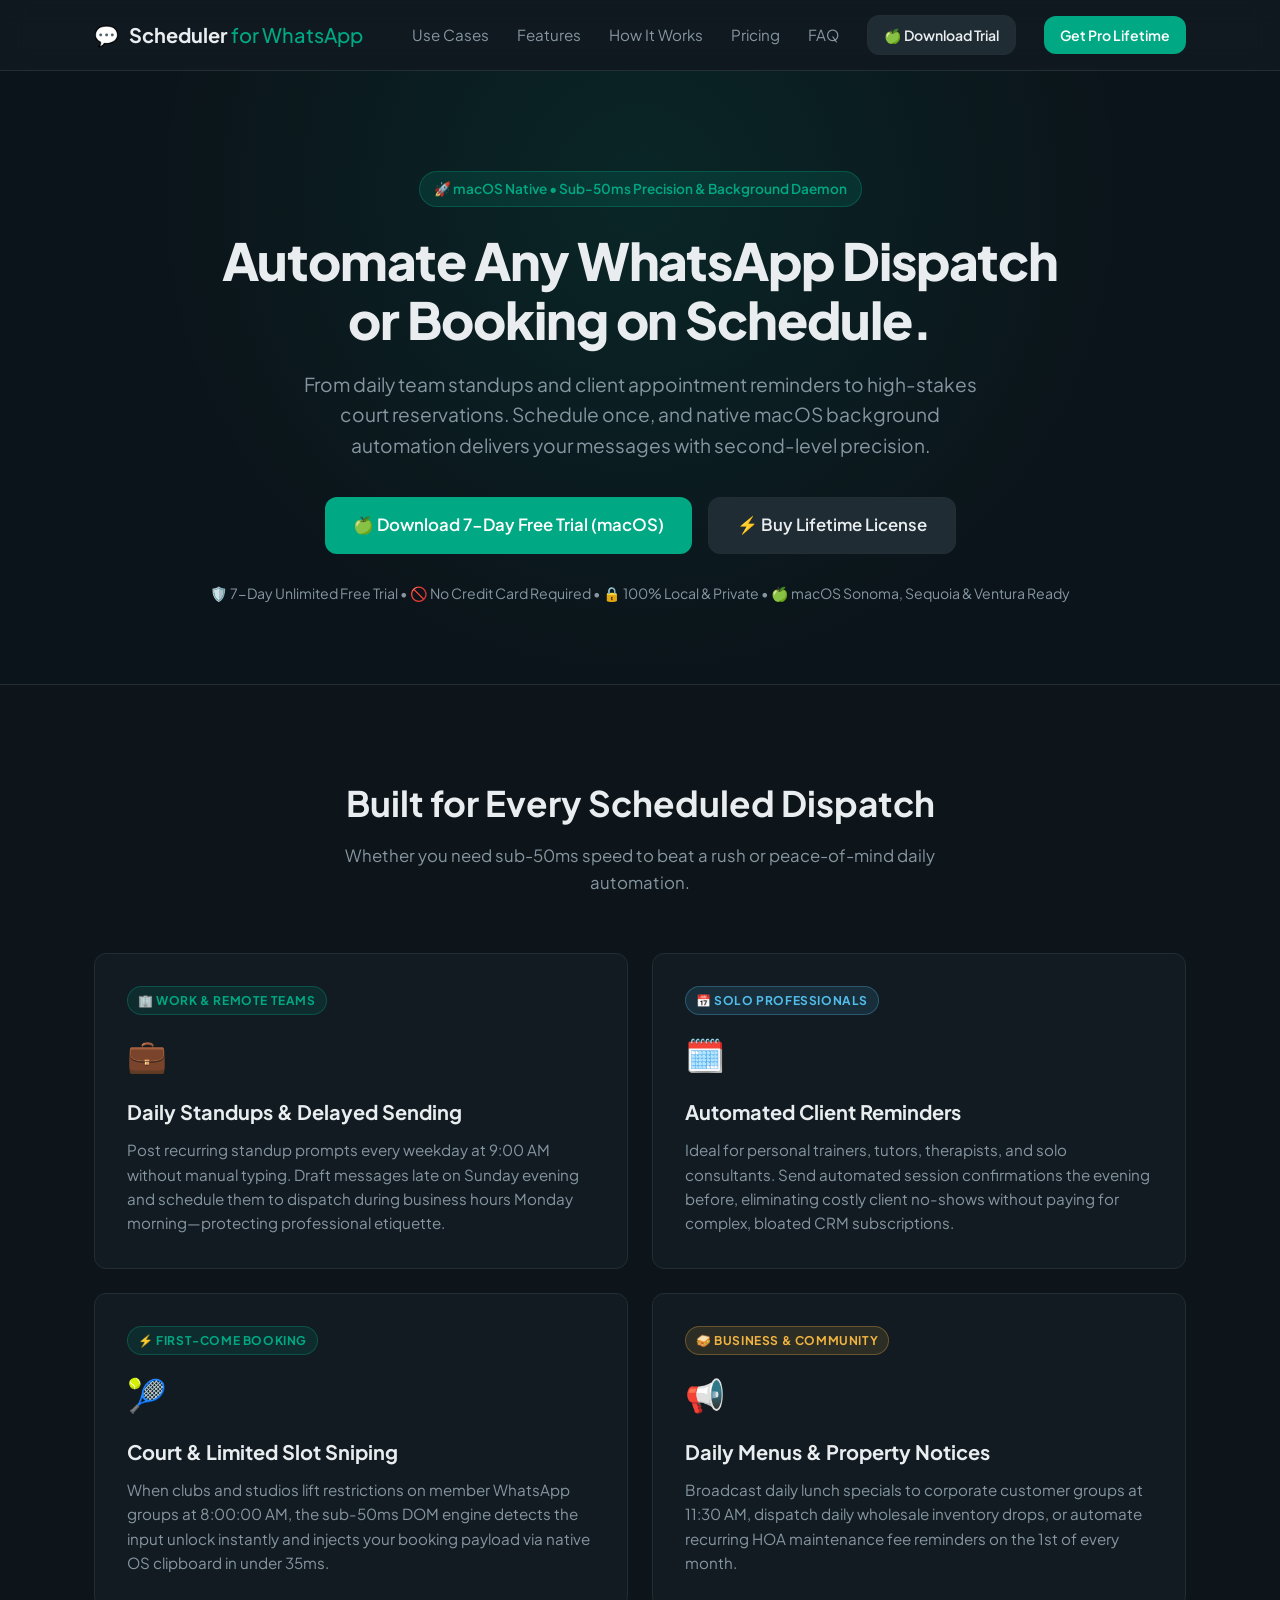
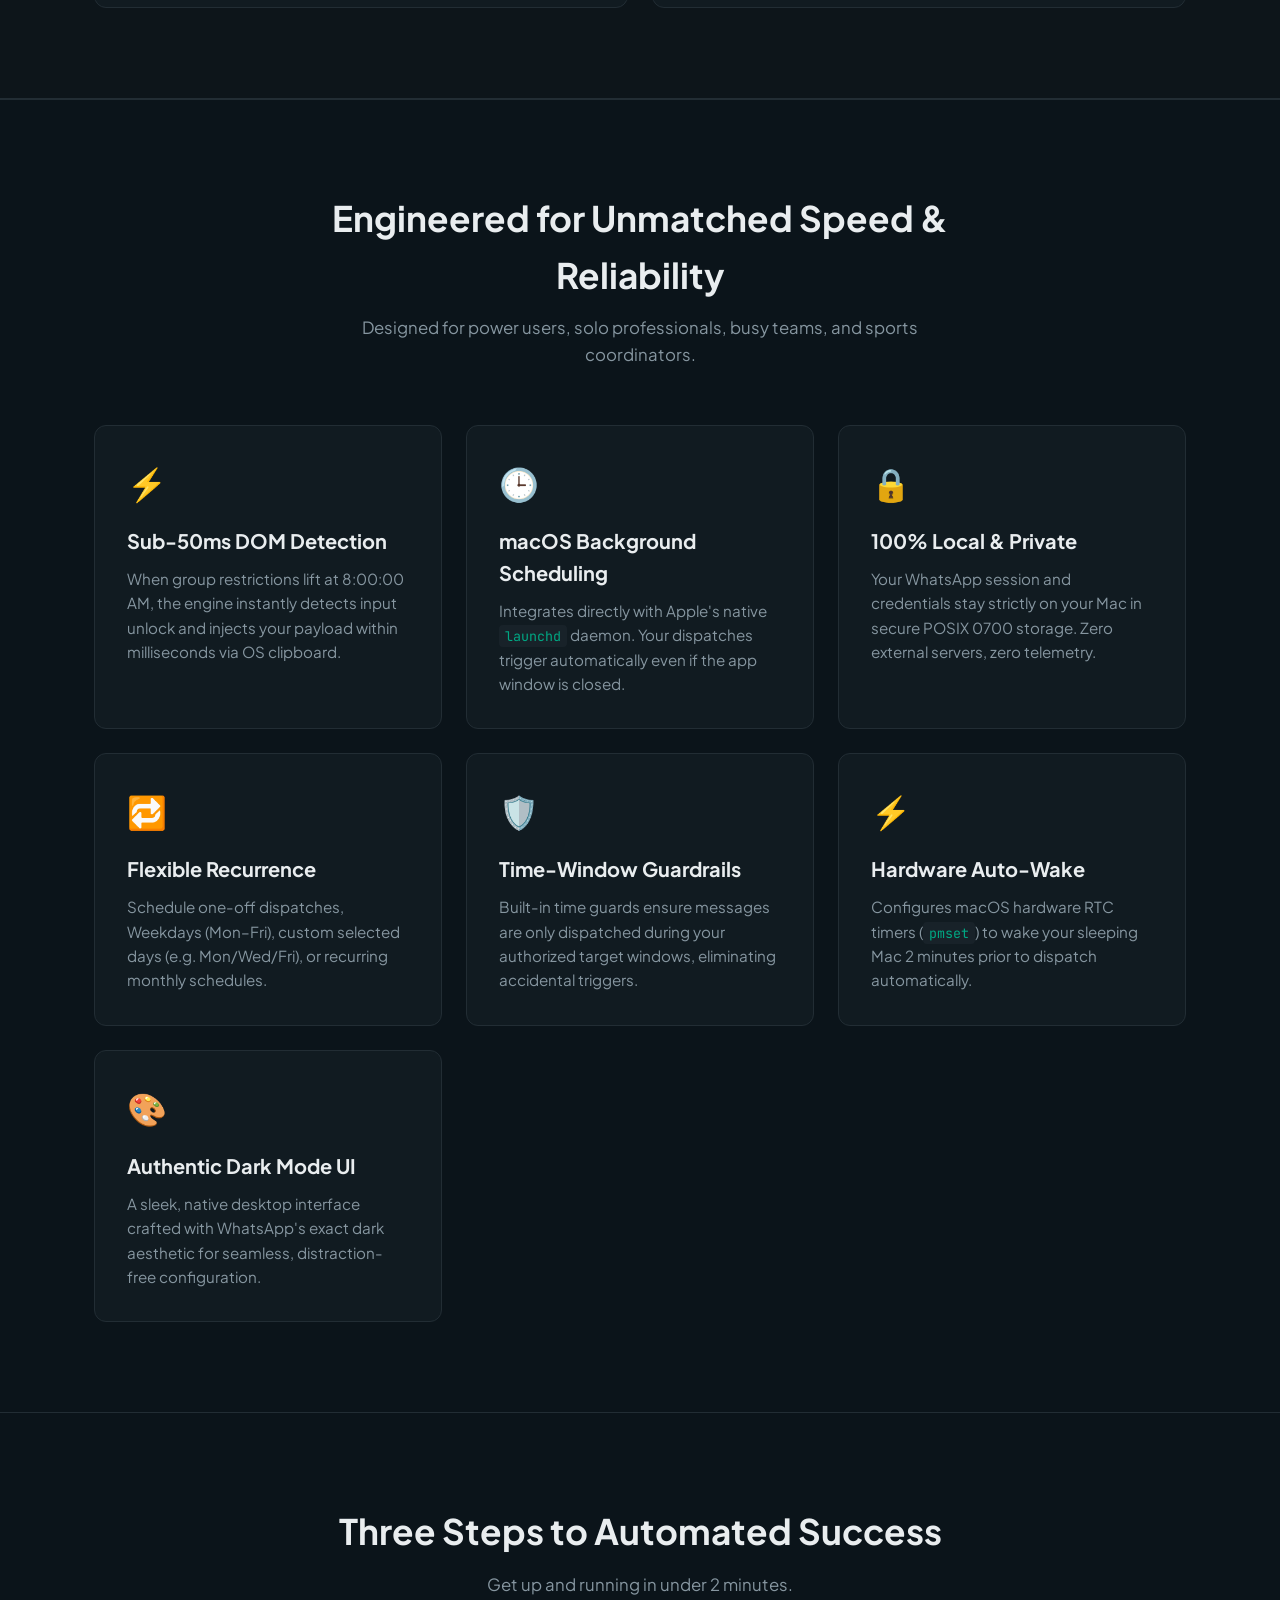
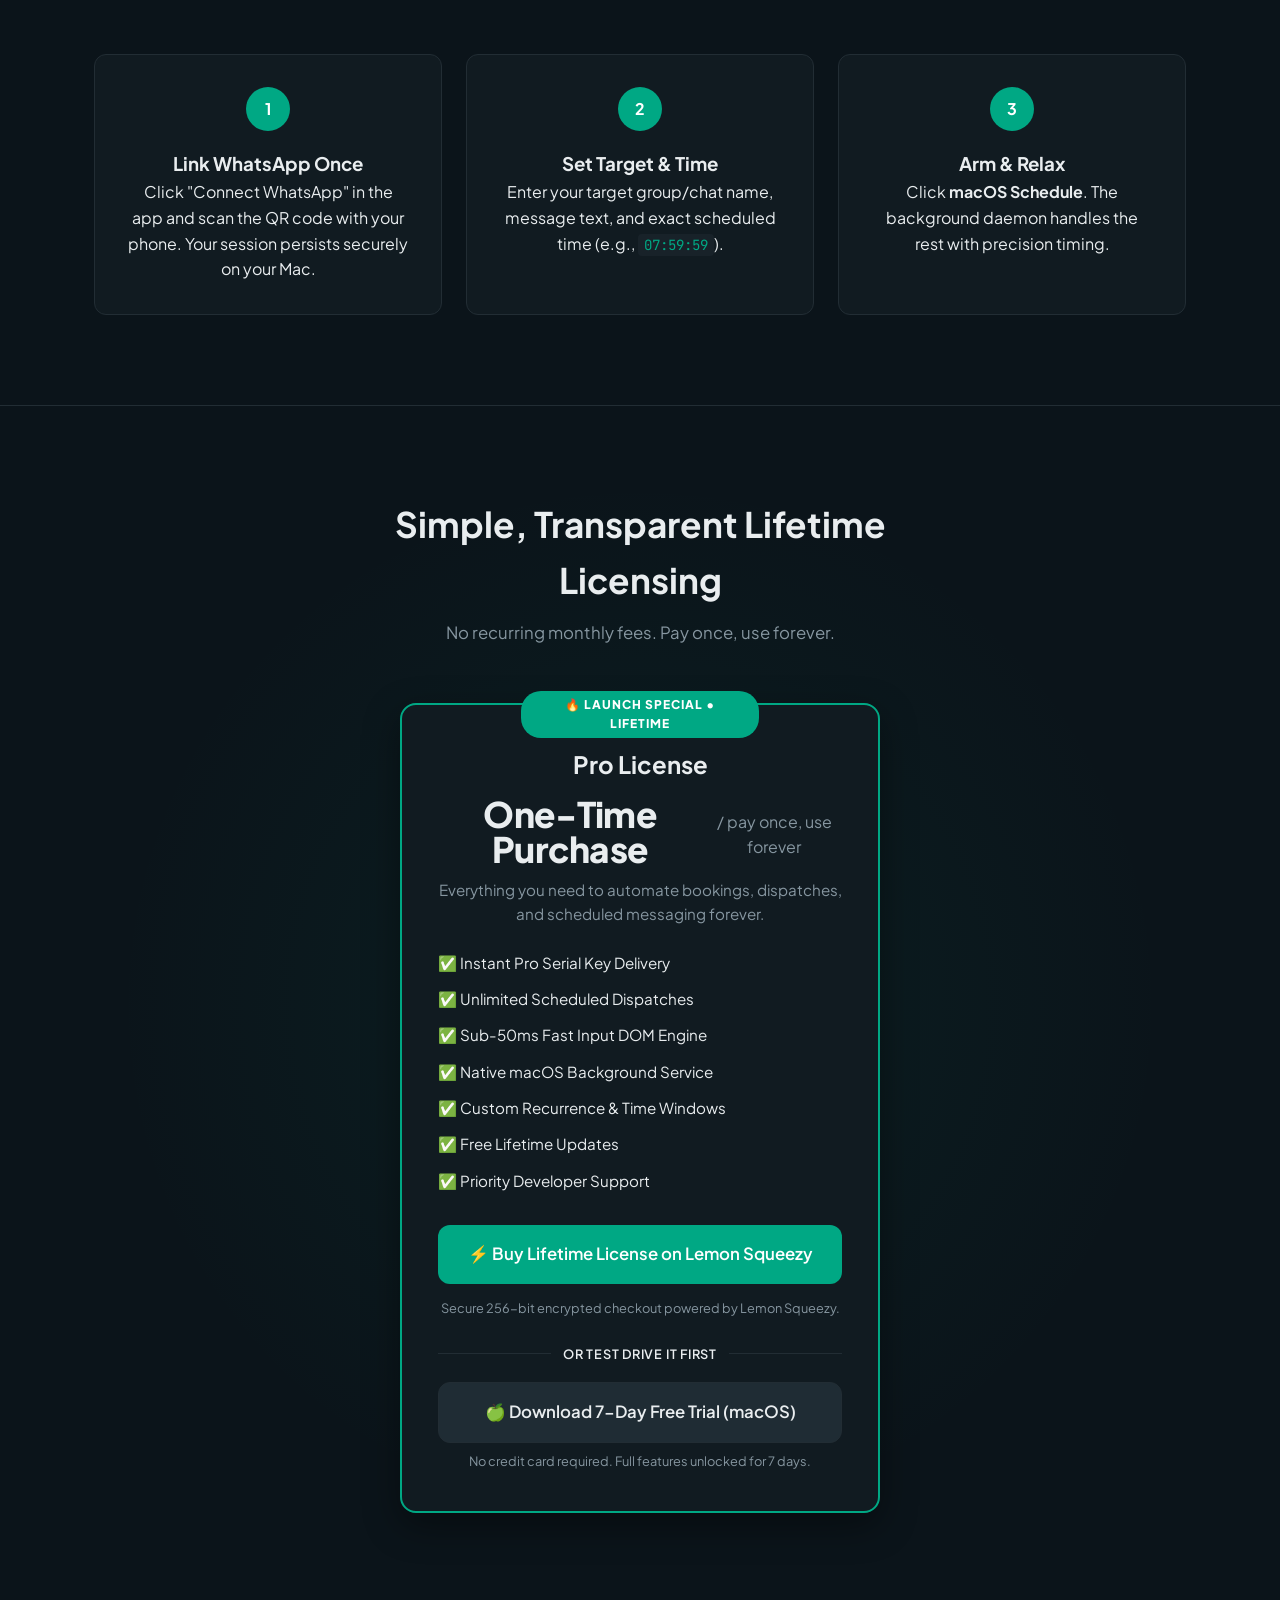
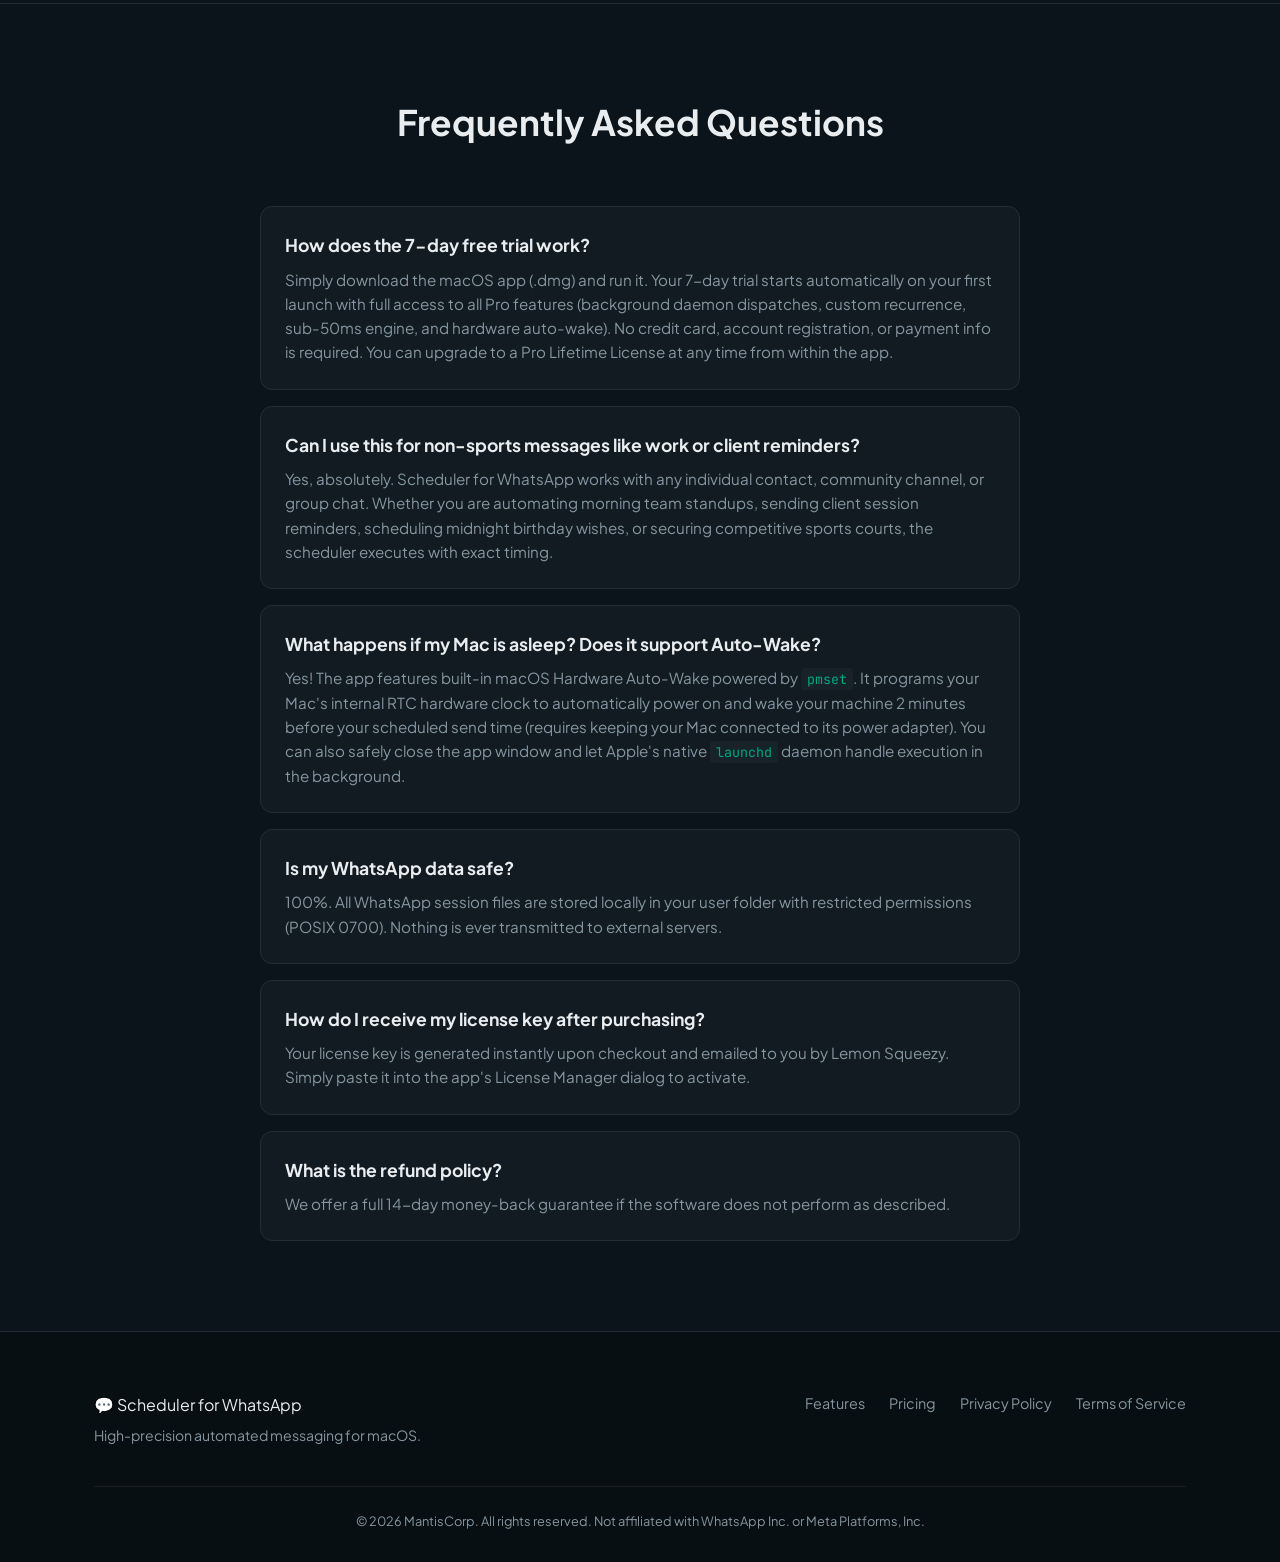
==== commit 29117555: "Remove hardcoded dollar prices from website" ====
--- a/docs/index.html
+++ b/docs/index.html
@@ -26,7 +26,7 @@
                 <a href="#pricing">Pricing</a>
                 <a href="#faq">FAQ</a>
                 <a href="https://github.com/rockdrigoma/rockdrigoma.github.io/releases/latest/download/Scheduler-for-WhatsApp.dmg" class="btn btn-secondary btn-sm">🍏 Download Trial</a>
-                <a href="#pricing" class="btn btn-primary btn-sm">Get Pro ($9.99)</a>
+                <a href="#pricing" class="btn btn-primary btn-sm">Get Pro Lifetime</a>
             </div>
         </div>
     </nav>
@@ -46,7 +46,7 @@
                     <span>🍏 Download 7-Day Free Trial (macOS)</span>
                 </a>
                 <a href="#pricing" class="btn btn-secondary btn-lg">
-                    <span>⚡ Buy Lifetime License ($9.99)</span>
+                    <span>⚡ Buy Lifetime License</span>
                 </a>
             </div>
             <div class="hero-guarantee">
@@ -196,9 +196,8 @@
                 <div class="pricing-badge">🔥 LAUNCH SPECIAL • LIFETIME</div>
                 <h3 class="pricing-plan">Pro License</h3>
                 <div class="price">
-                    <span class="currency">$</span>
-                    <span class="amount">9.99</span>
-                    <span class="period">/ one-time <span style="text-decoration: line-through; opacity: 0.5; margin-left: 6px;">$19.99</span></span>
+                    <span class="amount" style="font-size: 2.2rem; letter-spacing: -0.02em;">One-Time Purchase</span>
+                    <span class="period">/ pay once, use forever</span>
                 </div>
                 <p class="pricing-desc">Everything you need to automate bookings, dispatches, and scheduled messaging forever.</p>
 
@@ -215,7 +214,7 @@
                 <!-- LEMON SQUEEZY CHECKOUT BUTTON -->
                 <!-- Replace https://yourstore.lemonsqueezy.com/buy/... with your actual product checkout link -->
                 <a href="https://mantiscorp.lemonsqueezy.com/checkout/buy/bb9ad68c-0ddb-458c-b31e-7e1500f4c187" target="_blank" class="btn btn-primary btn-block">
-                    ⚡ Buy Lifetime License on Lemon Squeezy ($9.99)
+                    ⚡ Buy Lifetime License on Lemon Squeezy
                 </a>
                 <p class="pricing-footer">Secure 256-bit encrypted checkout powered by Lemon Squeezy.</p>
 
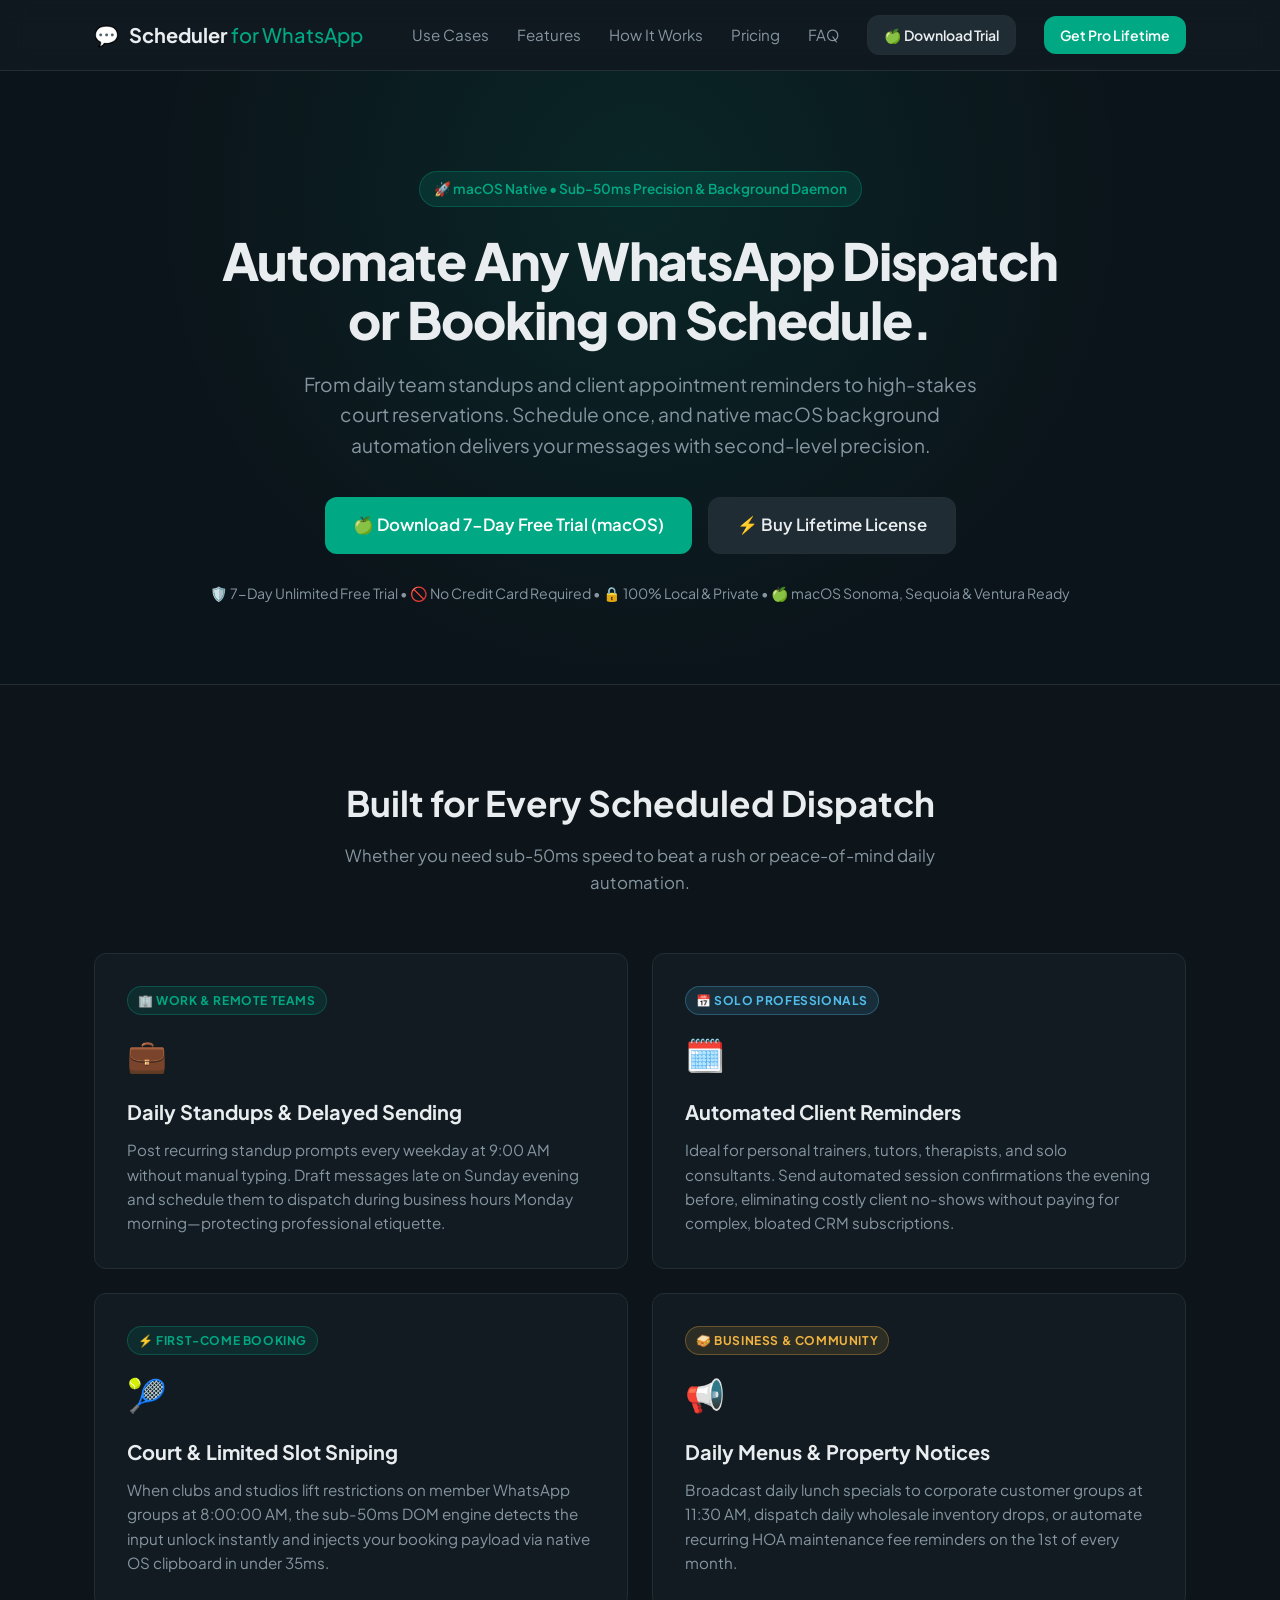
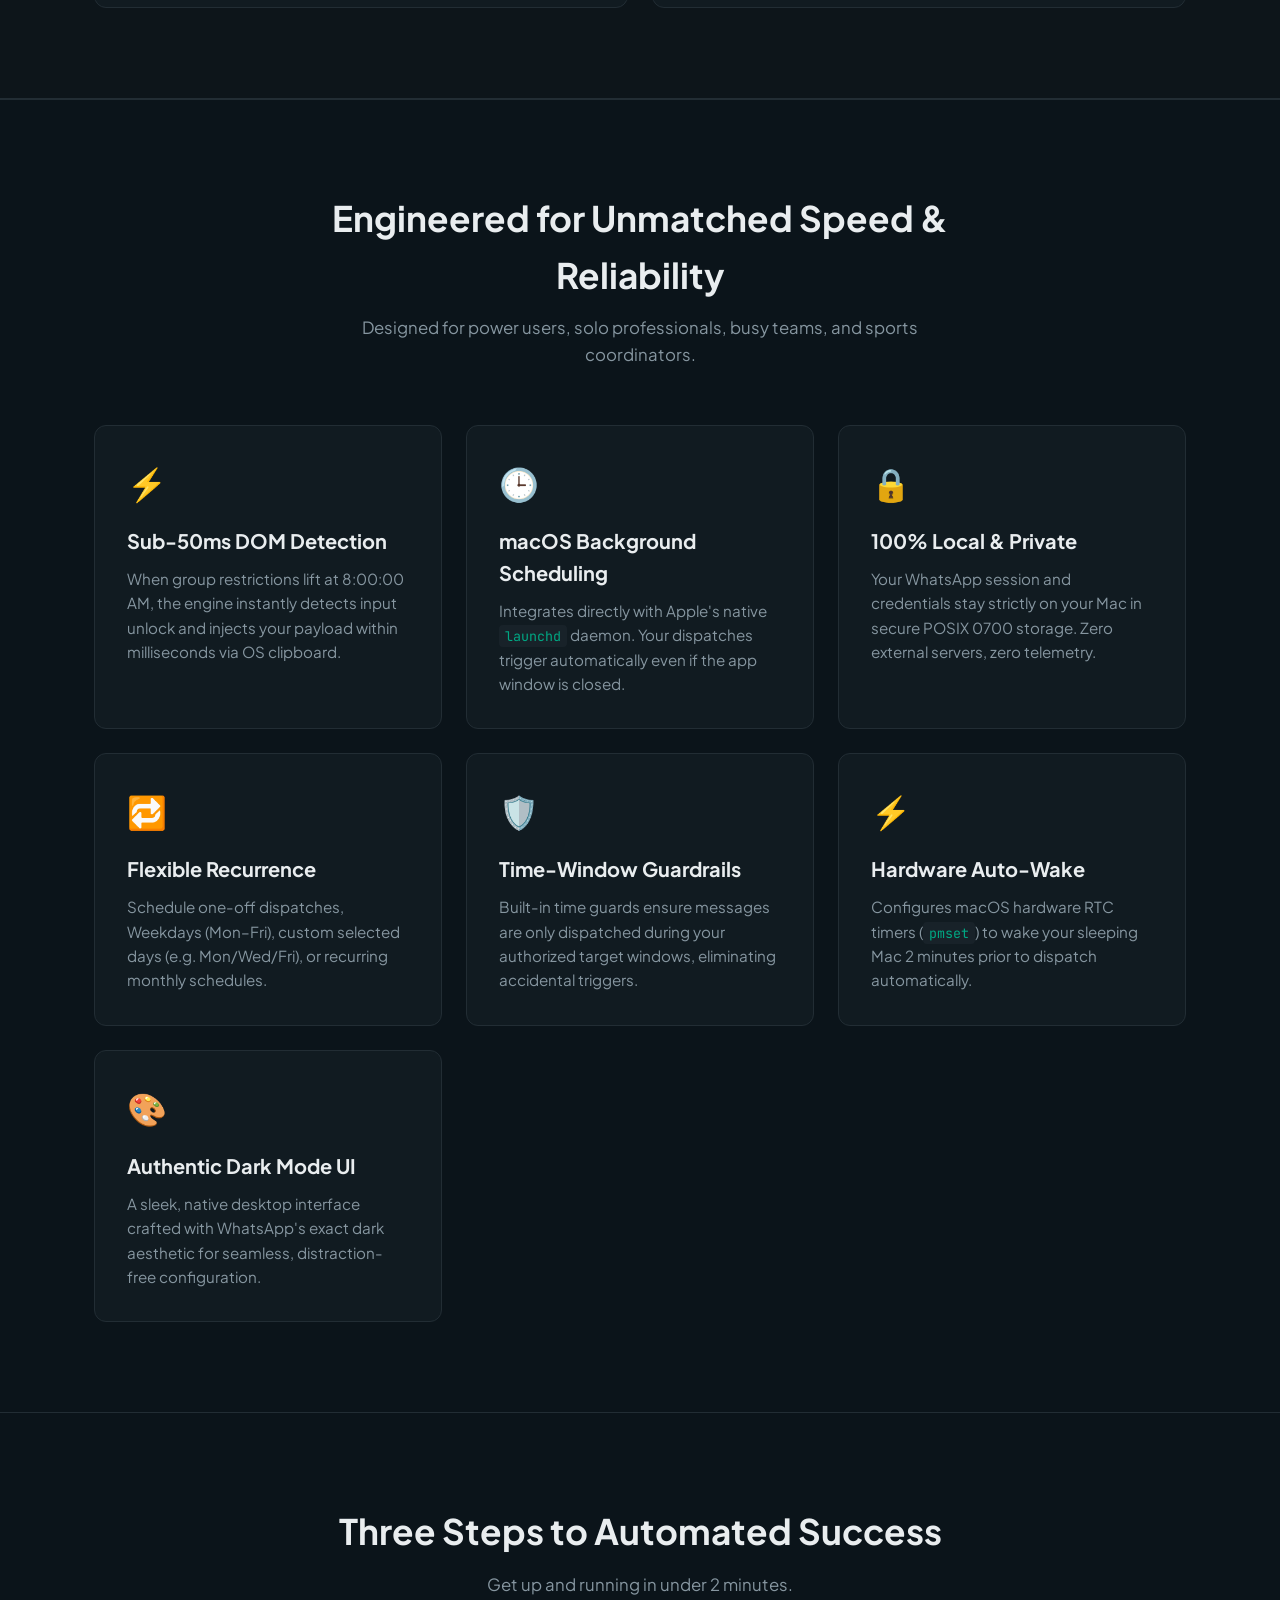
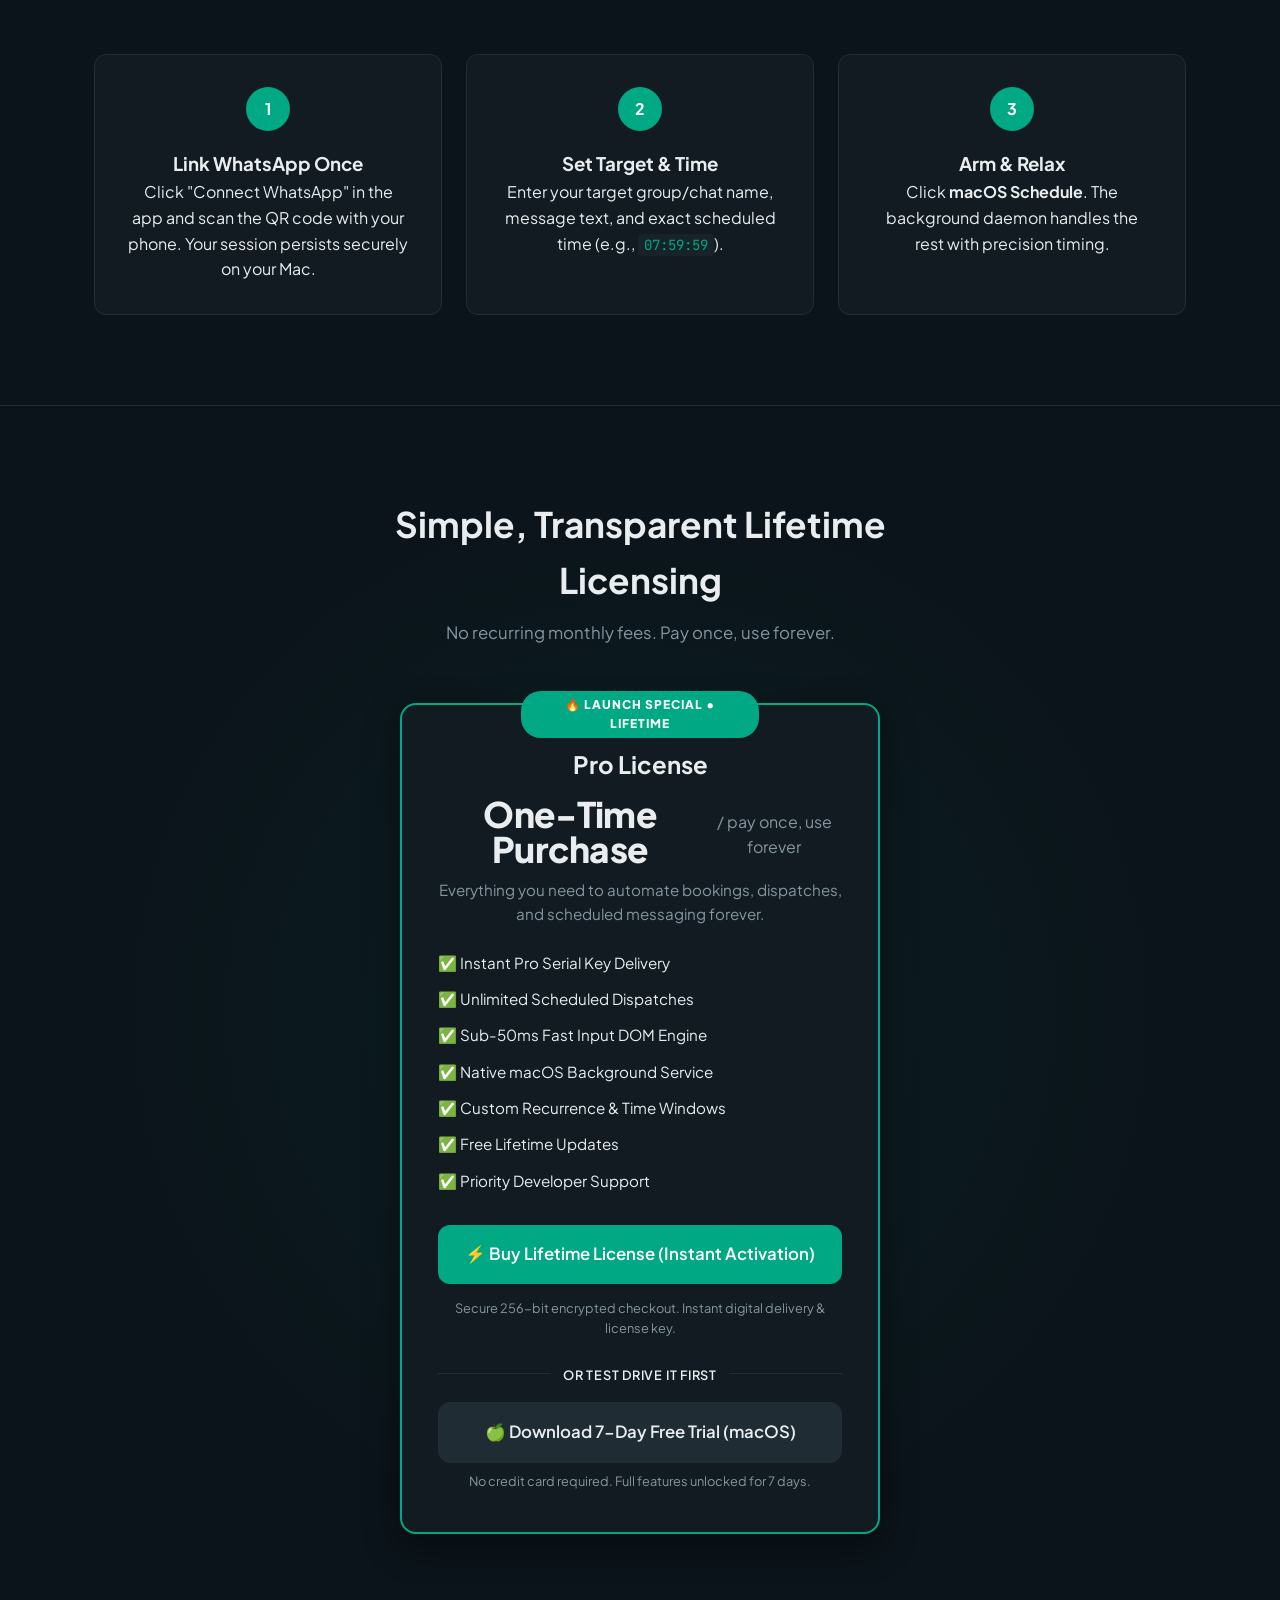
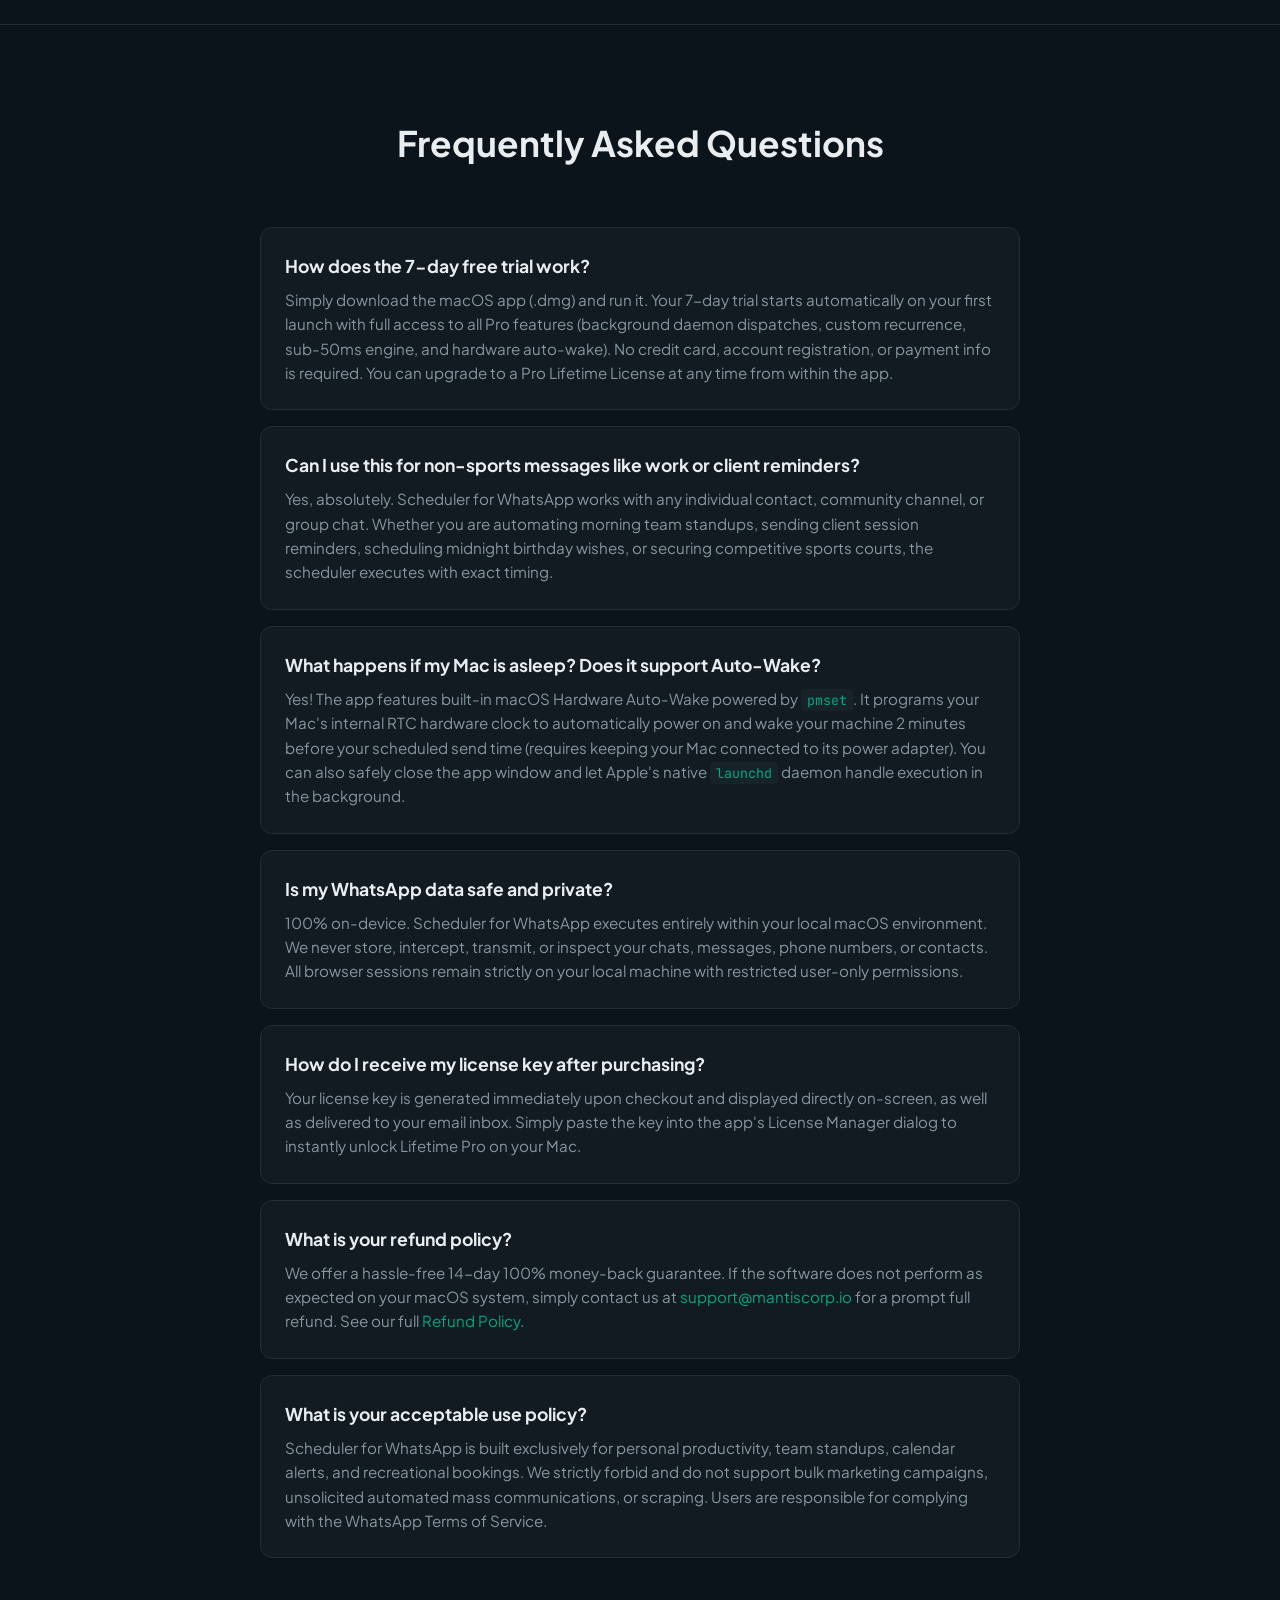
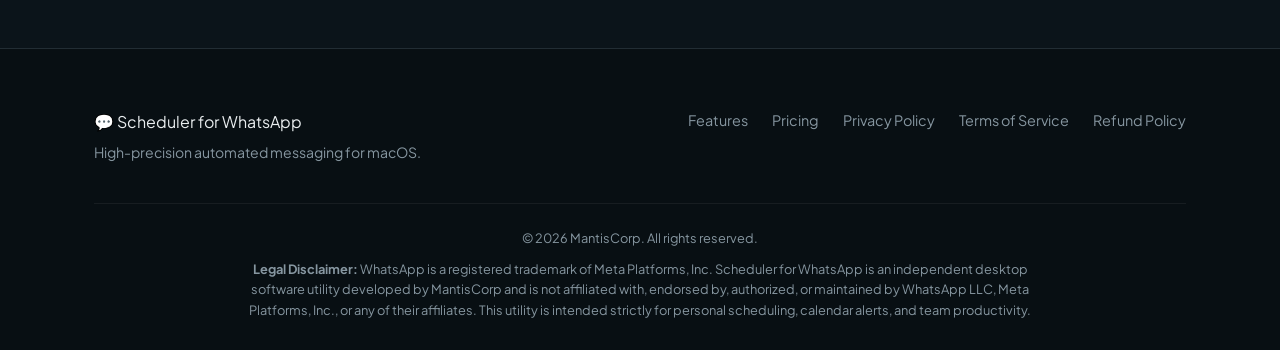
==== commit 133429d3: "Update legal compliance, privacy policy, refund policy, and terms" ====
--- a/docs/index.html
+++ b/docs/index.html
@@ -211,12 +211,11 @@
                     <li>✅ Priority Developer Support</li>
                 </ul>
 
-                <!-- LEMON SQUEEZY CHECKOUT BUTTON -->
-                <!-- Replace https://yourstore.lemonsqueezy.com/buy/... with your actual product checkout link -->
-                <a href="https://mantiscorp.lemonsqueezy.com/checkout/buy/bb9ad68c-0ddb-458c-b31e-7e1500f4c187" target="_blank" class="btn btn-primary btn-block">
-                    ⚡ Buy Lifetime License on Lemon Squeezy
-                </a>
-                <p class="pricing-footer">Secure 256-bit encrypted checkout powered by Lemon Squeezy.</p>
+                <!-- CHECKOUT BUTTON -->
+                <a id="checkout-btn" href="#pricing" target="_blank" class="btn btn-primary btn-block">
+                    ⚡ Buy Lifetime License (Instant Activation)
+                </a>
+                <p class="pricing-footer">Secure 256-bit encrypted checkout. Instant digital delivery & license key.</p>
 
                 <div class="trial-divider">
                     <span>or test drive it first</span>
@@ -251,16 +250,20 @@
                     <p>Yes! The app features built-in macOS Hardware Auto-Wake powered by <code>pmset</code>. It programs your Mac's internal RTC hardware clock to automatically power on and wake your machine 2 minutes before your scheduled send time (requires keeping your Mac connected to its power adapter). You can also safely close the app window and let Apple's native <code>launchd</code> daemon handle execution in the background.</p>
                 </div>
                 <div class="faq-item">
-                    <h4>Is my WhatsApp data safe?</h4>
-                    <p>100%. All WhatsApp session files are stored locally in your user folder with restricted permissions (POSIX 0700). Nothing is ever transmitted to external servers.</p>
+                    <h4>Is my WhatsApp data safe and private?</h4>
+                    <p>100% on-device. Scheduler for WhatsApp executes entirely within your local macOS environment. We never store, intercept, transmit, or inspect your chats, messages, phone numbers, or contacts. All browser sessions remain strictly on your local machine with restricted user-only permissions.</p>
                 </div>
                 <div class="faq-item">
                     <h4>How do I receive my license key after purchasing?</h4>
-                    <p>Your license key is generated instantly upon checkout and emailed to you by Lemon Squeezy. Simply paste it into the app's License Manager dialog to activate.</p>
-                </div>
-                <div class="faq-item">
-                    <h4>What is the refund policy?</h4>
-                    <p>We offer a full 14-day money-back guarantee if the software does not perform as described.</p>
+                    <p>Your license key is generated immediately upon checkout and displayed directly on-screen, as well as delivered to your email inbox. Simply paste the key into the app's License Manager dialog to instantly unlock Lifetime Pro on your Mac.</p>
+                </div>
+                <div class="faq-item">
+                    <h4>What is your refund policy?</h4>
+                    <p>We offer a hassle-free 14-day 100% money-back guarantee. If the software does not perform as expected on your macOS system, simply contact us at <a href="mailto:support@mantiscorp.io" style="color: var(--primary);">support@mantiscorp.io</a> for a prompt full refund. See our full <a href="refunds.html" style="color: var(--primary);">Refund Policy</a>.</p>
+                </div>
+                <div class="faq-item">
+                    <h4>What is your acceptable use policy?</h4>
+                    <p>Scheduler for WhatsApp is built exclusively for personal productivity, team standups, calendar alerts, and recreational bookings. We strictly forbid and do not support bulk marketing campaigns, unsolicited automated mass communications, or scraping. Users are responsible for complying with the WhatsApp Terms of Service.</p>
                 </div>
             </div>
         </div>
@@ -280,10 +283,14 @@
                     <a href="#pricing">Pricing</a>
                     <a href="privacy.html">Privacy Policy</a>
                     <a href="terms.html">Terms of Service</a>
+                    <a href="refunds.html">Refund Policy</a>
                 </div>
             </div>
             <div class="footer-bottom">
-                <p>© 2026 MantisCorp. All rights reserved. Not affiliated with WhatsApp Inc. or Meta Platforms, Inc.</p>
+                <p>© 2026 MantisCorp. All rights reserved.</p>
+                <p style="font-size: 0.8rem; color: var(--text-muted); line-height: 1.6; margin-top: 10px; max-width: 820px; margin-left: auto; margin-right: auto;">
+                    <strong>Legal Disclaimer:</strong> WhatsApp is a registered trademark of Meta Platforms, Inc. Scheduler for WhatsApp is an independent desktop software utility developed by MantisCorp and is not affiliated with, endorsed by, authorized, or maintained by WhatsApp LLC, Meta Platforms, Inc., or any of their affiliates. This utility is intended strictly for personal scheduling, calendar alerts, and team productivity.
+                </p>
             </div>
         </div>
     </footer>
